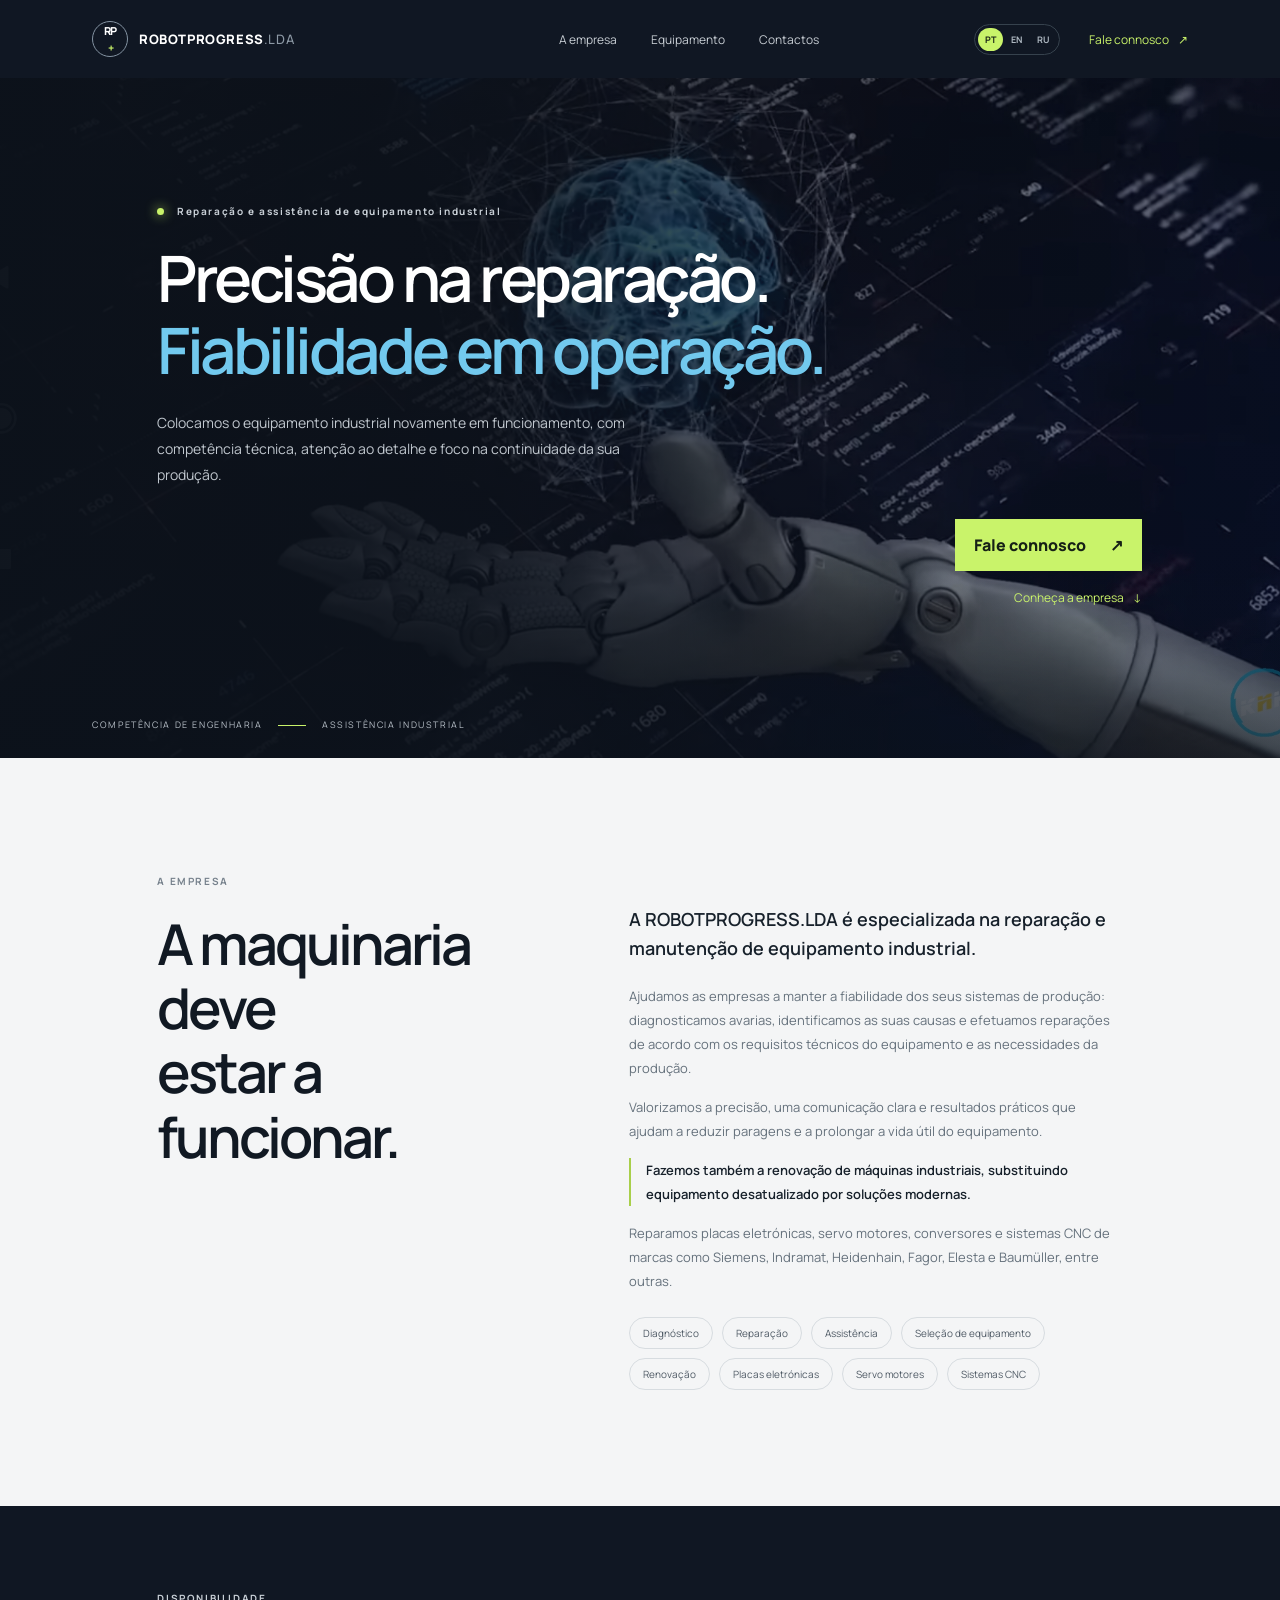
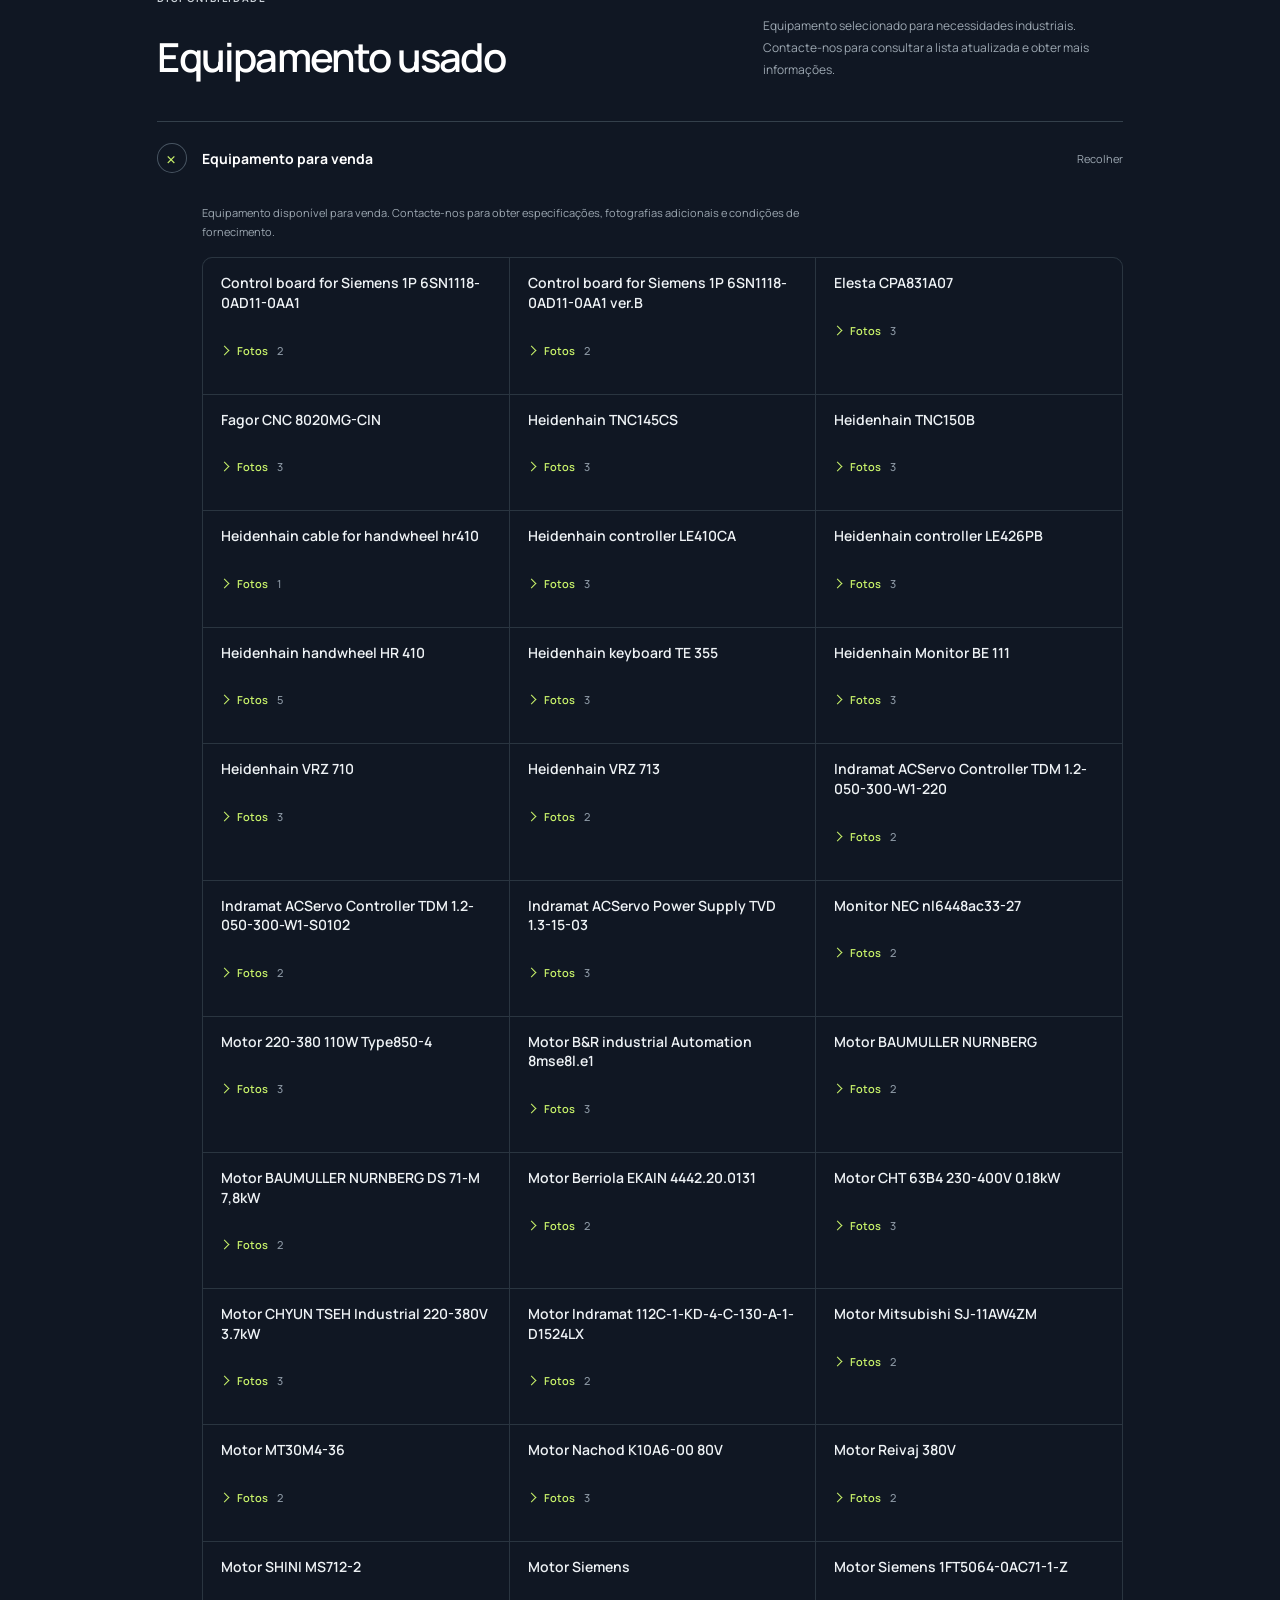
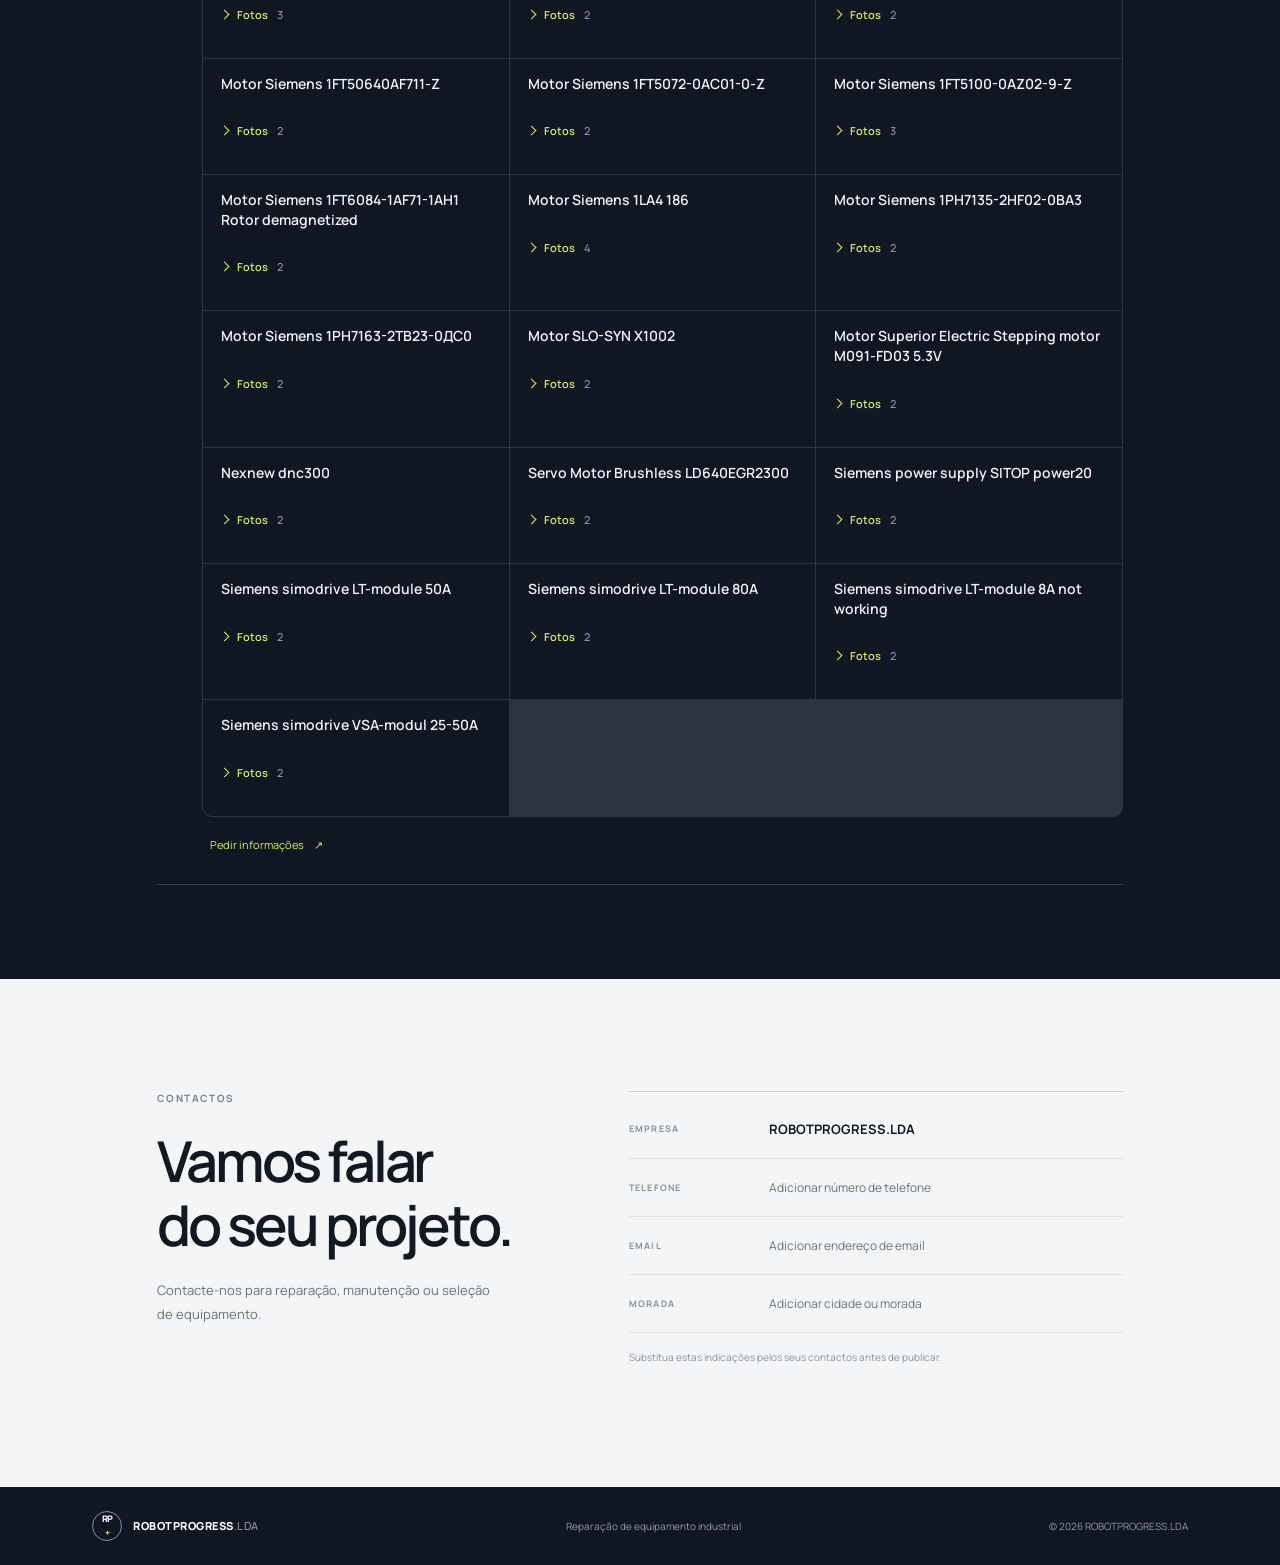
==== index.html @ 4c5a8812 "Initial site: ROBOTPROGRESS.LDA website Static multilingual site with used-equipment catalogue and b" ====
<!doctype html>
<html lang="pt">
<head>
  <meta charset="utf-8">
  <meta name="viewport" content="width=device-width, initial-scale=1">
  <meta name="theme-color" content="#101723">
  <meta name="description" content="Reparação e diagnóstico de equipamento industrial: placas eletrónicas, servo motores, CNC e inversores. Renovação de máquinas e equipamento usado para venda.">
  <title>Reparação de equipamento industrial, CNC e servo motores | ROBOTPROGRESS.LDA</title>
  <link rel="preconnect" href="https://fonts.googleapis.com">
  <link rel="preconnect" href="https://fonts.gstatic.com" crossorigin>
  <link href="https://fonts.googleapis.com/css2?family=Manrope:wght@400;500;600;700;800&display=swap" rel="stylesheet">
  <link rel="stylesheet" href="styles.css">
</head>
<body>
  <header class="topbar">
    <a class="brand" href="#top" aria-label="ROBOTPROGRESS.LDA — página inicial" data-i18n-aria="brandAria">
      <span class="brand-mark" aria-hidden="true">RP<span>+</span></span>
      <span class="brand-name">ROBOTPROGRESS<span>.LDA</span></span>
    </a>
    <nav aria-label="Navegação principal" data-i18n-aria="navAria">
      <a href="#about" data-i18n="navAbout">A empresa</a>
      <a href="#equipment" data-i18n="navEquipment">Equipamento</a>
      <a href="#contacts" data-i18n="navContacts">Contactos</a>
    </nav>
    <div class="header-actions">
      <div class="language-switch" role="group" aria-label="Escolher idioma" data-i18n-aria="languageAria">
        <button type="button" data-lang="pt" aria-pressed="true">PT</button>
        <button type="button" data-lang="en" aria-pressed="false">EN</button>
        <button type="button" data-lang="ru" aria-pressed="false">RU</button>
      </div>
      <a class="top-contact" href="#contacts"><span data-i18n="topCta">Fale connosco</span> <span>↗</span></a>
    </div>
  </header>

  <main id="top">
    <section class="hero" aria-labelledby="hero-title">
      <div class="hero-photo" role="img" aria-label="Braço robótico e modelo digital" data-i18n-aria="heroImage"></div>
      <div class="hero-shade"></div>
      <div class="hero-content">
        <p class="eyebrow"><span class="status-dot"></span> <span data-i18n="heroEyebrow">Reparação e assistência de equipamento industrial</span></p>
        <h1 id="hero-title"><span data-i18n="heroTitle1">Precisão na reparação.</span><br><span data-i18n="heroTitle2">Fiabilidade em operação.</span></h1>
        <p class="hero-copy" data-i18n="heroCopy">Colocamos o equipamento industrial novamente em funcionamento, com competência técnica, atenção ao detalhe e foco na continuidade da sua produção.</p>
        <div class="hero-actions">
          <a class="button button-primary" href="#contacts"><span data-i18n="heroCta">Fale connosco</span> <span>↗</span></a>
          <a class="text-link" href="#about"><span data-i18n="heroAbout">Conheça a empresa</span> <span>↓</span></a>
        </div>
      </div>
      <div class="hero-caption"><span data-i18n="heroCaption1">COMPETÊNCIA DE ENGENHARIA</span> <i></i> <span data-i18n="heroCaption2">ASSISTÊNCIA INDUSTRIAL</span></div>
    </section>

    <section class="about section-wrap" id="about">
      <div class="section-heading">
        <p class="eyebrow dark-eyebrow" data-i18n="aboutEyebrow">A EMPRESA</p>
        <h2><span data-i18n="aboutTitle1">A maquinaria deve</span><br><span data-i18n="aboutTitle2">estar a funcionar.</span></h2>
      </div>
      <div class="about-copy">
        <p class="lead" data-i18n="aboutLead">A ROBOTPROGRESS.LDA é especializada na reparação e manutenção de equipamento industrial.</p>
        <p data-i18n="aboutText1">Ajudamos as empresas a manter a fiabilidade dos seus sistemas de produção: diagnosticamos avarias, identificamos as suas causas e efetuamos reparações de acordo com os requisitos técnicos do equipamento e as necessidades da produção.</p>
        <p data-i18n="aboutText2">Valorizamos a precisão, uma comunicação clara e resultados práticos que ajudam a reduzir paragens e a prolongar a vida útil do equipamento.</p>
        <p class="about-highlight" data-i18n="aboutText3">Fazemos também a renovação de máquinas industriais, substituindo equipamento desatualizado por soluções modernas.</p>
        <p data-i18n="aboutText4">Reparamos placas eletrónicas, servo motores, conversores e sistemas CNC de marcas como Siemens, Indramat, Heidenhain, Fagor, Elesta e Baumüller, entre outras.</p>
        <div class="service-tags"><span data-i18n="service1">Diagnóstico</span><span data-i18n="service2">Reparação</span><span data-i18n="service3">Assistência</span><span data-i18n="service4">Seleção de equipamento</span><span data-i18n="service5">Renovação</span><span data-i18n="service6">Placas eletrónicas</span><span data-i18n="service7">Servo motores</span><span data-i18n="service8">Sistemas CNC</span></div>
      </div>
    </section>

    <section class="equipment" id="equipment">
      <div class="equipment-inner">
        <div class="equipment-title">
          <div><p class="eyebrow" data-i18n="equipmentEyebrow">DISPONIBILIDADE</p><h2 data-i18n="equipmentTitle">Equipamento usado</h2></div>
          <p data-i18n="equipmentIntro">Equipamento selecionado para necessidades industriais. Contacte-nos para consultar a lista atualizada e obter mais informações.</p>
        </div>
        <details class="catalog" open>
          <summary><span class="catalog-icon">＋</span><span class="catalog-label" data-i18n="catalogLabel">Equipamento para venda</span><span class="catalog-state" aria-hidden="true"></span></summary>
          <div class="catalog-content">
            <p class="catalog-note" data-i18n="catalogCopy">Equipamento disponível para venda. Contacte-nos para obter especificações, fotografias adicionais e condições de fornecimento.</p>
            <div class="product-list">
              <!-- products:start -->
              <article class="product">
                <h3>Control board for Siemens 1P 6SN1118-0AD11-0AA1</h3>
                <details class="photos">
                  <summary><span data-i18n="photosLabel">Fotos</span> <span class="photos-count">2</span></summary>
                  <div class="product-gallery">
                  <img src="assets/equipment/01-control-board-for-siemens-1p-6sn1118-0ad11-0aa1/img-1.jpg" width="151" height="202" loading="lazy" alt="Control board for Siemens 1P 6SN1118-0AD11-0AA1 - fotografia 1">
                  <img src="assets/equipment/01-control-board-for-siemens-1p-6sn1118-0ad11-0aa1/img-2.jpg" width="151" height="202" loading="lazy" alt="Control board for Siemens 1P 6SN1118-0AD11-0AA1 - fotografia 2">
                  </div>
                </details>
              </article>
              <article class="product">
                <h3>Control board for Siemens 1P 6SN1118-0AD11-0AA1 ver.B</h3>
                <details class="photos">
                  <summary><span data-i18n="photosLabel">Fotos</span> <span class="photos-count">2</span></summary>
                  <div class="product-gallery">
                  <img src="assets/equipment/02-control-board-for-siemens-1p-6sn1118-0ad11-0aa1-ver-b/img-1.jpg" width="202" height="151" loading="lazy" alt="Control board for Siemens 1P 6SN1118-0AD11-0AA1 ver.B - fotografia 1">
                  <img src="assets/equipment/02-control-board-for-siemens-1p-6sn1118-0ad11-0aa1-ver-b/img-2.jpg" width="202" height="151" loading="lazy" alt="Control board for Siemens 1P 6SN1118-0AD11-0AA1 ver.B - fotografia 2">
                  </div>
                </details>
              </article>
              <article class="product">
                <h3>Elesta CPA831A07</h3>
                <details class="photos">
                  <summary><span data-i18n="photosLabel">Fotos</span> <span class="photos-count">3</span></summary>
                  <div class="product-gallery">
                  <img src="assets/equipment/03-elesta-cpa831a07/img-1.jpg" width="202" height="151" loading="lazy" alt="Elesta CPA831A07 - fotografia 1">
                  <img src="assets/equipment/03-elesta-cpa831a07/img-2.jpg" width="202" height="151" loading="lazy" alt="Elesta CPA831A07 - fotografia 2">
                  <img src="assets/equipment/03-elesta-cpa831a07/img-3.jpg" width="202" height="151" loading="lazy" alt="Elesta CPA831A07 - fotografia 3">
                  </div>
                </details>
              </article>
              <article class="product">
                <h3>Fagor CNC 8020MG-CIN</h3>
                <details class="photos">
                  <summary><span data-i18n="photosLabel">Fotos</span> <span class="photos-count">3</span></summary>
                  <div class="product-gallery">
                  <img src="assets/equipment/04-fagor-cnc-8020mg-cin/img-1.jpg" width="202" height="151" loading="lazy" alt="Fagor CNC 8020MG-CIN - fotografia 1">
                  <img src="assets/equipment/04-fagor-cnc-8020mg-cin/img-2.jpg" width="202" height="151" loading="lazy" alt="Fagor CNC 8020MG-CIN - fotografia 2">
                  <img src="assets/equipment/04-fagor-cnc-8020mg-cin/img-3.jpg" width="202" height="151" loading="lazy" alt="Fagor CNC 8020MG-CIN - fotografia 3">
                  </div>
                </details>
              </article>
              <article class="product">
                <h3>Heidenhain TNC145CS</h3>
                <details class="photos">
                  <summary><span data-i18n="photosLabel">Fotos</span> <span class="photos-count">3</span></summary>
                  <div class="product-gallery">
                  <img src="assets/equipment/05-heidenhain-tnc145cs/img-1.jpg" width="202" height="151" loading="lazy" alt="Heidenhain TNC145CS - fotografia 1">
                  <img src="assets/equipment/05-heidenhain-tnc145cs/img-2.jpg" width="151" height="202" loading="lazy" alt="Heidenhain TNC145CS - fotografia 2">
                  <img src="assets/equipment/05-heidenhain-tnc145cs/img-3.jpg" width="151" height="202" loading="lazy" alt="Heidenhain TNC145CS - fotografia 3">
                  </div>
                </details>
              </article>
              <article class="product">
                <h3>Heidenhain TNC150B</h3>
                <details class="photos">
                  <summary><span data-i18n="photosLabel">Fotos</span> <span class="photos-count">3</span></summary>
                  <div class="product-gallery">
                  <img src="assets/equipment/06-heidenhain-tnc150b/img-1.jpg" width="202" height="151" loading="lazy" alt="Heidenhain TNC150B - fotografia 1">
                  <img src="assets/equipment/06-heidenhain-tnc150b/img-2.jpg" width="151" height="202" loading="lazy" alt="Heidenhain TNC150B - fotografia 2">
                  <img src="assets/equipment/06-heidenhain-tnc150b/img-3.jpg" width="151" height="202" loading="lazy" alt="Heidenhain TNC150B - fotografia 3">
                  </div>
                </details>
              </article>
              <article class="product">
                <h3>Heidenhain cable for handwheel hr410</h3>
                <details class="photos">
                  <summary><span data-i18n="photosLabel">Fotos</span> <span class="photos-count">1</span></summary>
                  <div class="product-gallery">
                  <img src="assets/equipment/07-heidenhain-cable-for-handwheel-hr410/img-1.jpg" width="151" height="202" loading="lazy" alt="Heidenhain cable for handwheel hr410 - fotografia 1">
                  </div>
                </details>
              </article>
              <article class="product">
                <h3>Heidenhain controller LE410CA</h3>
                <details class="photos">
                  <summary><span data-i18n="photosLabel">Fotos</span> <span class="photos-count">3</span></summary>
                  <div class="product-gallery">
                  <img src="assets/equipment/08-heidenhain-controller-le410ca/img-1.jpg" width="151" height="202" loading="lazy" alt="Heidenhain controller LE410CA - fotografia 1">
                  <img src="assets/equipment/08-heidenhain-controller-le410ca/img-2.jpg" width="202" height="151" loading="lazy" alt="Heidenhain controller LE410CA - fotografia 2">
                  <img src="assets/equipment/08-heidenhain-controller-le410ca/img-3.jpg" width="202" height="151" loading="lazy" alt="Heidenhain controller LE410CA - fotografia 3">
                  </div>
                </details>
              </article>
              <article class="product">
                <h3>Heidenhain controller LE426PB</h3>
                <details class="photos">
                  <summary><span data-i18n="photosLabel">Fotos</span> <span class="photos-count">3</span></summary>
                  <div class="product-gallery">
                  <img src="assets/equipment/09-heidenhain-controller-le426pb/img-1.jpg" width="151" height="202" loading="lazy" alt="Heidenhain controller LE426PB - fotografia 1">
                  <img src="assets/equipment/09-heidenhain-controller-le426pb/img-2.jpg" width="151" height="202" loading="lazy" alt="Heidenhain controller LE426PB - fotografia 2">
                  <img src="assets/equipment/09-heidenhain-controller-le426pb/img-3.jpg" width="151" height="202" loading="lazy" alt="Heidenhain controller LE426PB - fotografia 3">
                  </div>
                </details>
              </article>
              <article class="product">
                <h3>Heidenhain handwheel HR 410</h3>
                <details class="photos">
                  <summary><span data-i18n="photosLabel">Fotos</span> <span class="photos-count">5</span></summary>
                  <div class="product-gallery">
                  <img src="assets/equipment/10-heidenhain-handwheel-hr-410/img-1.jpg" width="151" height="202" loading="lazy" alt="Heidenhain handwheel HR 410 - fotografia 1">
                  <img src="assets/equipment/10-heidenhain-handwheel-hr-410/img-2.jpg" width="151" height="202" loading="lazy" alt="Heidenhain handwheel HR 410 - fotografia 2">
                  <img src="assets/equipment/10-heidenhain-handwheel-hr-410/img-3.jpg" width="151" height="202" loading="lazy" alt="Heidenhain handwheel HR 410 - fotografia 3">
                  <img src="assets/equipment/10-heidenhain-handwheel-hr-410/img-4.jpg" width="151" height="202" loading="lazy" alt="Heidenhain handwheel HR 410 - fotografia 4">
                  <img src="assets/equipment/10-heidenhain-handwheel-hr-410/img-5.jpg" width="151" height="202" loading="lazy" alt="Heidenhain handwheel HR 410 - fotografia 5">
                  </div>
                </details>
              </article>
              <article class="product">
                <h3>Heidenhain keyboard TE 355</h3>
                <details class="photos">
                  <summary><span data-i18n="photosLabel">Fotos</span> <span class="photos-count">3</span></summary>
                  <div class="product-gallery">
                  <img src="assets/equipment/11-heidenhain-keyboard-te-355/img-1.jpg" width="151" height="202" loading="lazy" alt="Heidenhain keyboard TE 355 - fotografia 1">
                  <img src="assets/equipment/11-heidenhain-keyboard-te-355/img-2.jpg" width="202" height="151" loading="lazy" alt="Heidenhain keyboard TE 355 - fotografia 2">
                  <img src="assets/equipment/11-heidenhain-keyboard-te-355/img-3.jpg" width="202" height="151" loading="lazy" alt="Heidenhain keyboard TE 355 - fotografia 3">
                  </div>
                </details>
              </article>
              <article class="product">
                <h3>Heidenhain Monitor BE 111</h3>
                <details class="photos">
                  <summary><span data-i18n="photosLabel">Fotos</span> <span class="photos-count">3</span></summary>
                  <div class="product-gallery">
                  <img src="assets/equipment/12-heidenhain-monitor-be-111/img-1.jpg" width="202" height="151" loading="lazy" alt="Heidenhain Monitor BE 111 - fotografia 1">
                  <img src="assets/equipment/12-heidenhain-monitor-be-111/img-2.jpg" width="202" height="151" loading="lazy" alt="Heidenhain Monitor BE 111 - fotografia 2">
                  <img src="assets/equipment/12-heidenhain-monitor-be-111/img-3.jpg" width="202" height="151" loading="lazy" alt="Heidenhain Monitor BE 111 - fotografia 3">
                  </div>
                </details>
              </article>
              <article class="product">
                <h3>Heidenhain VRZ 710</h3>
                <details class="photos">
                  <summary><span data-i18n="photosLabel">Fotos</span> <span class="photos-count">3</span></summary>
                  <div class="product-gallery">
                  <img src="assets/equipment/13-heidenhain-vrz-710/img-1.jpg" width="202" height="151" loading="lazy" alt="Heidenhain VRZ 710 - fotografia 1">
                  <img src="assets/equipment/13-heidenhain-vrz-710/img-2.jpg" width="202" height="151" loading="lazy" alt="Heidenhain VRZ 710 - fotografia 2">
                  <img src="assets/equipment/13-heidenhain-vrz-710/img-3.jpg" width="202" height="151" loading="lazy" alt="Heidenhain VRZ 710 - fotografia 3">
                  </div>
                </details>
              </article>
              <article class="product">
                <h3>Heidenhain VRZ 713</h3>
                <details class="photos">
                  <summary><span data-i18n="photosLabel">Fotos</span> <span class="photos-count">2</span></summary>
                  <div class="product-gallery">
                  <img src="assets/equipment/14-heidenhain-vrz-713/img-1.jpg" width="151" height="202" loading="lazy" alt="Heidenhain VRZ 713 - fotografia 1">
                  <img src="assets/equipment/14-heidenhain-vrz-713/img-2.jpg" width="202" height="151" loading="lazy" alt="Heidenhain VRZ 713 - fotografia 2">
                  </div>
                </details>
              </article>
              <article class="product">
                <h3>Indramat ACServo Controller TDM 1.2-050-300-W1-220</h3>
                <details class="photos">
                  <summary><span data-i18n="photosLabel">Fotos</span> <span class="photos-count">2</span></summary>
                  <div class="product-gallery">
                  <img src="assets/equipment/15-indramat-acservo-controller-tdm-1-2-050-300-w1-220/img-1.jpg" width="151" height="202" loading="lazy" alt="Indramat ACServo Controller TDM 1.2-050-300-W1-220 - fotografia 1">
                  <img src="assets/equipment/15-indramat-acservo-controller-tdm-1-2-050-300-w1-220/img-2.jpg" width="151" height="202" loading="lazy" alt="Indramat ACServo Controller TDM 1.2-050-300-W1-220 - fotografia 2">
                  </div>
                </details>
              </article>
              <article class="product">
                <h3>Indramat ACServo Controller TDM 1.2-050-300-W1-S0102</h3>
                <details class="photos">
                  <summary><span data-i18n="photosLabel">Fotos</span> <span class="photos-count">2</span></summary>
                  <div class="product-gallery">
                  <img src="assets/equipment/16-indramat-acservo-controller-tdm-1-2-050-300-w1-s0102/img-1.jpg" width="151" height="202" loading="lazy" alt="Indramat ACServo Controller TDM 1.2-050-300-W1-S0102 - fotografia 1">
                  <img src="assets/equipment/16-indramat-acservo-controller-tdm-1-2-050-300-w1-s0102/img-2.jpg" width="151" height="202" loading="lazy" alt="Indramat ACServo Controller TDM 1.2-050-300-W1-S0102 - fotografia 2">
                  </div>
                </details>
              </article>
              <article class="product">
                <h3>Indramat ACServo Power Supply TVD 1.3-15-03</h3>
                <details class="photos">
                  <summary><span data-i18n="photosLabel">Fotos</span> <span class="photos-count">3</span></summary>
                  <div class="product-gallery">
                  <img src="assets/equipment/17-indramat-acservo-power-supply-tvd-1-3-15-03/img-1.jpg" width="151" height="202" loading="lazy" alt="Indramat ACServo Power Supply TVD 1.3-15-03 - fotografia 1">
                  <img src="assets/equipment/17-indramat-acservo-power-supply-tvd-1-3-15-03/img-2.jpg" width="151" height="202" loading="lazy" alt="Indramat ACServo Power Supply TVD 1.3-15-03 - fotografia 2">
                  <img src="assets/equipment/17-indramat-acservo-power-supply-tvd-1-3-15-03/img-3.jpg" width="151" height="202" loading="lazy" alt="Indramat ACServo Power Supply TVD 1.3-15-03 - fotografia 3">
                  </div>
                </details>
              </article>
              <article class="product">
                <h3>Monitor NEC nl6448ac33-27</h3>
                <details class="photos">
                  <summary><span data-i18n="photosLabel">Fotos</span> <span class="photos-count">2</span></summary>
                  <div class="product-gallery">
                  <img src="assets/equipment/18-monitor-nec-nl6448ac33-27/img-1.jpg" width="151" height="202" loading="lazy" alt="Monitor NEC nl6448ac33-27 - fotografia 1">
                  <img src="assets/equipment/18-monitor-nec-nl6448ac33-27/img-2.jpg" width="202" height="151" loading="lazy" alt="Monitor NEC nl6448ac33-27 - fotografia 2">
                  </div>
                </details>
              </article>
              <article class="product">
                <h3>Motor 220-380 110W Type850-4</h3>
                <details class="photos">
                  <summary><span data-i18n="photosLabel">Fotos</span> <span class="photos-count">3</span></summary>
                  <div class="product-gallery">
                  <img src="assets/equipment/19-motor-220-380-110w-type850-4/img-1.jpg" width="151" height="202" loading="lazy" alt="Motor 220-380 110W Type850-4 - fotografia 1">
                  <img src="assets/equipment/19-motor-220-380-110w-type850-4/img-2.jpg" width="202" height="151" loading="lazy" alt="Motor 220-380 110W Type850-4 - fotografia 2">
                  <img src="assets/equipment/19-motor-220-380-110w-type850-4/img-3.jpg" width="151" height="202" loading="lazy" alt="Motor 220-380 110W Type850-4 - fotografia 3">
                  </div>
                </details>
              </article>
              <article class="product">
                <h3>Motor B&amp;R industrial Automation 8mse8l.e1</h3>
                <details class="photos">
                  <summary><span data-i18n="photosLabel">Fotos</span> <span class="photos-count">3</span></summary>
                  <div class="product-gallery">
                  <img src="assets/equipment/20-motor-b-r-industrial-automation-8mse8l-e1/img-1.jpg" width="202" height="151" loading="lazy" alt="Motor B&amp;R industrial Automation 8mse8l.e1 - fotografia 1">
                  <img src="assets/equipment/20-motor-b-r-industrial-automation-8mse8l-e1/img-2.jpg" width="202" height="151" loading="lazy" alt="Motor B&amp;R industrial Automation 8mse8l.e1 - fotografia 2">
                  <img src="assets/equipment/20-motor-b-r-industrial-automation-8mse8l-e1/img-3.jpg" width="151" height="202" loading="lazy" alt="Motor B&amp;R industrial Automation 8mse8l.e1 - fotografia 3">
                  </div>
                </details>
              </article>
              <article class="product">
                <h3>Motor BAUMULLER NURNBERG</h3>
                <details class="photos">
                  <summary><span data-i18n="photosLabel">Fotos</span> <span class="photos-count">2</span></summary>
                  <div class="product-gallery">
                  <img src="assets/equipment/21-motor-baumuller-nurnberg/img-1.jpg" width="202" height="151" loading="lazy" alt="Motor BAUMULLER NURNBERG - fotografia 1">
                  <img src="assets/equipment/21-motor-baumuller-nurnberg/img-2.jpg" width="202" height="151" loading="lazy" alt="Motor BAUMULLER NURNBERG - fotografia 2">
                  </div>
                </details>
              </article>
              <article class="product">
                <h3>Motor BAUMULLER NURNBERG DS 71-M 7,8kW</h3>
                <details class="photos">
                  <summary><span data-i18n="photosLabel">Fotos</span> <span class="photos-count">2</span></summary>
                  <div class="product-gallery">
                  <img src="assets/equipment/22-motor-baumuller-nurnberg-ds-71-m-7-8kw/img-1.jpg" width="151" height="202" loading="lazy" alt="Motor BAUMULLER NURNBERG DS 71-M 7,8kW - fotografia 1">
                  <img src="assets/equipment/22-motor-baumuller-nurnberg-ds-71-m-7-8kw/img-2.jpg" width="151" height="202" loading="lazy" alt="Motor BAUMULLER NURNBERG DS 71-M 7,8kW - fotografia 2">
                  </div>
                </details>
              </article>
              <article class="product">
                <h3>Motor Berriola EKAIN 4442.20.0131</h3>
                <details class="photos">
                  <summary><span data-i18n="photosLabel">Fotos</span> <span class="photos-count">2</span></summary>
                  <div class="product-gallery">
                  <img src="assets/equipment/23-motor-berriola-ekain-4442-20-0131/img-1.jpg" width="151" height="202" loading="lazy" alt="Motor Berriola EKAIN 4442.20.0131 - fotografia 1">
                  <img src="assets/equipment/23-motor-berriola-ekain-4442-20-0131/img-2.jpg" width="151" height="202" loading="lazy" alt="Motor Berriola EKAIN 4442.20.0131 - fotografia 2">
                  </div>
                </details>
              </article>
              <article class="product">
                <h3>Motor CHT 63B4 230-400V 0.18kW</h3>
                <details class="photos">
                  <summary><span data-i18n="photosLabel">Fotos</span> <span class="photos-count">3</span></summary>
                  <div class="product-gallery">
                  <img src="assets/equipment/24-motor-cht-63b4-230-400v-0-18kw/img-1.jpg" width="202" height="151" loading="lazy" alt="Motor CHT 63B4 230-400V 0.18kW - fotografia 1">
                  <img src="assets/equipment/24-motor-cht-63b4-230-400v-0-18kw/img-2.jpg" width="202" height="151" loading="lazy" alt="Motor CHT 63B4 230-400V 0.18kW - fotografia 2">
                  <img src="assets/equipment/24-motor-cht-63b4-230-400v-0-18kw/img-3.jpg" width="202" height="151" loading="lazy" alt="Motor CHT 63B4 230-400V 0.18kW - fotografia 3">
                  </div>
                </details>
              </article>
              <article class="product">
                <h3>Motor CHYUN TSEH Industrial 220-380V 3.7kW</h3>
                <details class="photos">
                  <summary><span data-i18n="photosLabel">Fotos</span> <span class="photos-count">3</span></summary>
                  <div class="product-gallery">
                  <img src="assets/equipment/25-motor-chyun-tseh-industrial-220-380v-3-7kw/img-1.jpg" width="151" height="202" loading="lazy" alt="Motor CHYUN TSEH Industrial 220-380V 3.7kW - fotografia 1">
                  <img src="assets/equipment/25-motor-chyun-tseh-industrial-220-380v-3-7kw/img-2.jpg" width="151" height="202" loading="lazy" alt="Motor CHYUN TSEH Industrial 220-380V 3.7kW - fotografia 2">
                  <img src="assets/equipment/25-motor-chyun-tseh-industrial-220-380v-3-7kw/img-3.jpg" width="202" height="151" loading="lazy" alt="Motor CHYUN TSEH Industrial 220-380V 3.7kW - fotografia 3">
                  </div>
                </details>
              </article>
              <article class="product">
                <h3>Motor Indramat 112C-1-KD-4-С-130-A-1-D1524LX</h3>
                <details class="photos">
                  <summary><span data-i18n="photosLabel">Fotos</span> <span class="photos-count">2</span></summary>
                  <div class="product-gallery">
                  <img src="assets/equipment/26-motor-indramat-112c-1-kd-4-C-130-a-1-d1524lx/img-1.jpg" width="151" height="202" loading="lazy" alt="Motor Indramat 112C-1-KD-4-С-130-A-1-D1524LX - fotografia 1">
                  <img src="assets/equipment/26-motor-indramat-112c-1-kd-4-C-130-a-1-d1524lx/img-2.jpg" width="151" height="202" loading="lazy" alt="Motor Indramat 112C-1-KD-4-С-130-A-1-D1524LX - fotografia 2">
                  </div>
                </details>
              </article>
              <article class="product">
                <h3>Motor Mitsubishi SJ-11AW4ZM</h3>
                <details class="photos">
                  <summary><span data-i18n="photosLabel">Fotos</span> <span class="photos-count">2</span></summary>
                  <div class="product-gallery">
                  <img src="assets/equipment/27-motor-mitsubishi-sj-11aw4zm/img-1.jpg" width="151" height="202" loading="lazy" alt="Motor Mitsubishi SJ-11AW4ZM - fotografia 1">
                  <img src="assets/equipment/27-motor-mitsubishi-sj-11aw4zm/img-2.jpg" width="202" height="151" loading="lazy" alt="Motor Mitsubishi SJ-11AW4ZM - fotografia 2">
                  </div>
                </details>
              </article>
              <article class="product">
                <h3>Motor MT30M4-36</h3>
                <details class="photos">
                  <summary><span data-i18n="photosLabel">Fotos</span> <span class="photos-count">2</span></summary>
                  <div class="product-gallery">
                  <img src="assets/equipment/28-motor-mt30m4-36/img-1.jpg" width="151" height="202" loading="lazy" alt="Motor MT30M4-36 - fotografia 1">
                  <img src="assets/equipment/28-motor-mt30m4-36/img-2.jpg" width="202" height="151" loading="lazy" alt="Motor MT30M4-36 - fotografia 2">
                  </div>
                </details>
              </article>
              <article class="product">
                <h3>Motor Nachod K10A6-00 80V</h3>
                <details class="photos">
                  <summary><span data-i18n="photosLabel">Fotos</span> <span class="photos-count">3</span></summary>
                  <div class="product-gallery">
                  <img src="assets/equipment/29-motor-nachod-k10a6-00-80v/img-1.jpg" width="151" height="202" loading="lazy" alt="Motor Nachod K10A6-00 80V - fotografia 1">
                  <img src="assets/equipment/29-motor-nachod-k10a6-00-80v/img-2.jpg" width="151" height="202" loading="lazy" alt="Motor Nachod K10A6-00 80V - fotografia 2">
                  <img src="assets/equipment/29-motor-nachod-k10a6-00-80v/img-3.jpg" width="151" height="202" loading="lazy" alt="Motor Nachod K10A6-00 80V - fotografia 3">
                  </div>
                </details>
              </article>
              <article class="product">
                <h3>Motor Reivaj 380V</h3>
                <details class="photos">
                  <summary><span data-i18n="photosLabel">Fotos</span> <span class="photos-count">2</span></summary>
                  <div class="product-gallery">
                  <img src="assets/equipment/30-motor-reivaj-380v/img-1.jpg" width="151" height="202" loading="lazy" alt="Motor Reivaj 380V - fotografia 1">
                  <img src="assets/equipment/30-motor-reivaj-380v/img-2.jpg" width="202" height="151" loading="lazy" alt="Motor Reivaj 380V - fotografia 2">
                  </div>
                </details>
              </article>
              <article class="product">
                <h3>Motor SHINI MS712-2</h3>
                <details class="photos">
                  <summary><span data-i18n="photosLabel">Fotos</span> <span class="photos-count">3</span></summary>
                  <div class="product-gallery">
                  <img src="assets/equipment/31-motor-shini-ms712-2/img-1.jpg" width="151" height="202" loading="lazy" alt="Motor SHINI MS712-2 - fotografia 1">
                  <img src="assets/equipment/31-motor-shini-ms712-2/img-2.jpg" width="151" height="202" loading="lazy" alt="Motor SHINI MS712-2 - fotografia 2">
                  <img src="assets/equipment/31-motor-shini-ms712-2/img-3.jpg" width="151" height="202" loading="lazy" alt="Motor SHINI MS712-2 - fotografia 3">
                  </div>
                </details>
              </article>
              <article class="product">
                <h3>Motor Siemens</h3>
                <details class="photos">
                  <summary><span data-i18n="photosLabel">Fotos</span> <span class="photos-count">2</span></summary>
                  <div class="product-gallery">
                  <img src="assets/equipment/32-motor-siemens/img-1.jpg" width="151" height="202" loading="lazy" alt="Motor Siemens - fotografia 1">
                  <img src="assets/equipment/32-motor-siemens/img-2.jpg" width="151" height="202" loading="lazy" alt="Motor Siemens - fotografia 2">
                  </div>
                </details>
              </article>
              <article class="product">
                <h3>Motor Siemens 1FT5064-0AC71-1-Z</h3>
                <details class="photos">
                  <summary><span data-i18n="photosLabel">Fotos</span> <span class="photos-count">2</span></summary>
                  <div class="product-gallery">
                  <img src="assets/equipment/33-motor-siemens-1ft5064-0ac71-1-z/img-1.jpg" width="202" height="151" loading="lazy" alt="Motor Siemens 1FT5064-0AC71-1-Z - fotografia 1">
                  <img src="assets/equipment/33-motor-siemens-1ft5064-0ac71-1-z/img-2.jpg" width="151" height="202" loading="lazy" alt="Motor Siemens 1FT5064-0AC71-1-Z - fotografia 2">
                  </div>
                </details>
              </article>
              <article class="product">
                <h3>Motor Siemens 1FT50640AF711-Z</h3>
                <details class="photos">
                  <summary><span data-i18n="photosLabel">Fotos</span> <span class="photos-count">2</span></summary>
                  <div class="product-gallery">
                  <img src="assets/equipment/34-motor-siemens-1ft50640af711-z/img-1.jpg" width="202" height="151" loading="lazy" alt="Motor Siemens 1FT50640AF711-Z - fotografia 1">
                  <img src="assets/equipment/34-motor-siemens-1ft50640af711-z/img-2.jpg" width="202" height="151" loading="lazy" alt="Motor Siemens 1FT50640AF711-Z - fotografia 2">
                  </div>
                </details>
              </article>
              <article class="product">
                <h3>Motor Siemens 1FT5072-0AС01-0-Z</h3>
                <details class="photos">
                  <summary><span data-i18n="photosLabel">Fotos</span> <span class="photos-count">2</span></summary>
                  <div class="product-gallery">
                  <img src="assets/equipment/35-motor-siemens-1ft5072-0aC01-0-z/img-1.jpg" width="202" height="151" loading="lazy" alt="Motor Siemens 1FT5072-0AС01-0-Z - fotografia 1">
                  <img src="assets/equipment/35-motor-siemens-1ft5072-0aC01-0-z/img-2.jpg" width="151" height="202" loading="lazy" alt="Motor Siemens 1FT5072-0AС01-0-Z - fotografia 2">
                  </div>
                </details>
              </article>
              <article class="product">
                <h3>Motor Siemens 1FT5100-0AZ02-9-Z</h3>
                <details class="photos">
                  <summary><span data-i18n="photosLabel">Fotos</span> <span class="photos-count">3</span></summary>
                  <div class="product-gallery">
                  <img src="assets/equipment/36-motor-siemens-1ft5100-0az02-9-z/img-1.jpg" width="151" height="202" loading="lazy" alt="Motor Siemens 1FT5100-0AZ02-9-Z - fotografia 1">
                  <img src="assets/equipment/36-motor-siemens-1ft5100-0az02-9-z/img-2.jpg" width="151" height="202" loading="lazy" alt="Motor Siemens 1FT5100-0AZ02-9-Z - fotografia 2">
                  <img src="assets/equipment/36-motor-siemens-1ft5100-0az02-9-z/img-3.jpg" width="202" height="151" loading="lazy" alt="Motor Siemens 1FT5100-0AZ02-9-Z - fotografia 3">
                  </div>
                </details>
              </article>
              <article class="product">
                <h3>Motor Siemens 1FT6084-1AF71-1AH1 Rotor demagnetized</h3>
                <details class="photos">
                  <summary><span data-i18n="photosLabel">Fotos</span> <span class="photos-count">2</span></summary>
                  <div class="product-gallery">
                  <img src="assets/equipment/37-motor-siemens-1ft6084-1af71-1ah1-rotor-demagnetized/img-1.jpg" width="202" height="151" loading="lazy" alt="Motor Siemens 1FT6084-1AF71-1AH1 Rotor demagnetized - fotografia 1">
                  <img src="assets/equipment/37-motor-siemens-1ft6084-1af71-1ah1-rotor-demagnetized/img-2.jpg" width="151" height="202" loading="lazy" alt="Motor Siemens 1FT6084-1AF71-1AH1 Rotor demagnetized - fotografia 2">
                  </div>
                </details>
              </article>
              <article class="product">
                <h3>Motor Siemens 1LA4 186</h3>
                <details class="photos">
                  <summary><span data-i18n="photosLabel">Fotos</span> <span class="photos-count">4</span></summary>
                  <div class="product-gallery">
                  <img src="assets/equipment/38-motor-siemens-1la4-186/img-1.jpg" width="151" height="202" loading="lazy" alt="Motor Siemens 1LA4 186 - fotografia 1">
                  <img src="assets/equipment/38-motor-siemens-1la4-186/img-2.jpg" width="151" height="202" loading="lazy" alt="Motor Siemens 1LA4 186 - fotografia 2">
                  <img src="assets/equipment/38-motor-siemens-1la4-186/img-3.jpg" width="202" height="151" loading="lazy" alt="Motor Siemens 1LA4 186 - fotografia 3">
                  <img src="assets/equipment/38-motor-siemens-1la4-186/img-4.jpg" width="202" height="151" loading="lazy" alt="Motor Siemens 1LA4 186 - fotografia 4">
                  </div>
                </details>
              </article>
              <article class="product">
                <h3>Motor Siemens 1PH7135-2HF02-0BA3</h3>
                <details class="photos">
                  <summary><span data-i18n="photosLabel">Fotos</span> <span class="photos-count">2</span></summary>
                  <div class="product-gallery">
                  <img src="assets/equipment/39-motor-siemens-1ph7135-2hf02-0ba3/img-1.jpg" width="151" height="202" loading="lazy" alt="Motor Siemens 1PH7135-2HF02-0BA3 - fotografia 1">
                  <img src="assets/equipment/39-motor-siemens-1ph7135-2hf02-0ba3/img-2.jpg" width="151" height="202" loading="lazy" alt="Motor Siemens 1PH7135-2HF02-0BA3 - fotografia 2">
                  </div>
                </details>
              </article>
              <article class="product">
                <h3>Motor Siemens 1PH7163-2ТВ23-0ДС0</h3>
                <details class="photos">
                  <summary><span data-i18n="photosLabel">Fotos</span> <span class="photos-count">2</span></summary>
                  <div class="product-gallery">
                  <img src="assets/equipment/40-motor-siemens-1ph7163-2TB23-0DC0/img-1.jpg" width="151" height="202" loading="lazy" alt="Motor Siemens 1PH7163-2ТВ23-0ДС0 - fotografia 1">
                  <img src="assets/equipment/40-motor-siemens-1ph7163-2TB23-0DC0/img-2.jpg" width="202" height="151" loading="lazy" alt="Motor Siemens 1PH7163-2ТВ23-0ДС0 - fotografia 2">
                  </div>
                </details>
              </article>
              <article class="product">
                <h3>Motor SLO-SYN X1002</h3>
                <details class="photos">
                  <summary><span data-i18n="photosLabel">Fotos</span> <span class="photos-count">2</span></summary>
                  <div class="product-gallery">
                  <img src="assets/equipment/41-motor-slo-syn-x1002/img-1.jpg" width="202" height="151" loading="lazy" alt="Motor SLO-SYN X1002 - fotografia 1">
                  <img src="assets/equipment/41-motor-slo-syn-x1002/img-2.jpg" width="151" height="202" loading="lazy" alt="Motor SLO-SYN X1002 - fotografia 2">
                  </div>
                </details>
              </article>
              <article class="product">
                <h3>Motor Superior Electric Stepping motor M091-FD03 5.3V</h3>
                <details class="photos">
                  <summary><span data-i18n="photosLabel">Fotos</span> <span class="photos-count">2</span></summary>
                  <div class="product-gallery">
                  <img src="assets/equipment/42-motor-superior-electric-stepping-motor-m091-fd03-5-3v/img-1.jpg" width="151" height="202" loading="lazy" alt="Motor Superior Electric Stepping motor M091-FD03 5.3V - fotografia 1">
                  <img src="assets/equipment/42-motor-superior-electric-stepping-motor-m091-fd03-5-3v/img-2.jpg" width="151" height="202" loading="lazy" alt="Motor Superior Electric Stepping motor M091-FD03 5.3V - fotografia 2">
                  </div>
                </details>
              </article>
              <article class="product">
                <h3>Nexnew dnc300</h3>
                <details class="photos">
                  <summary><span data-i18n="photosLabel">Fotos</span> <span class="photos-count">2</span></summary>
                  <div class="product-gallery">
                  <img src="assets/equipment/43-nexnew-dnc300/img-1.jpg" width="151" height="202" loading="lazy" alt="Nexnew dnc300 - fotografia 1">
                  <img src="assets/equipment/43-nexnew-dnc300/img-2.jpg" width="151" height="202" loading="lazy" alt="Nexnew dnc300 - fotografia 2">
                  </div>
                </details>
              </article>
              <article class="product">
                <h3>Servo Motor Brushless LD640EGR2300</h3>
                <details class="photos">
                  <summary><span data-i18n="photosLabel">Fotos</span> <span class="photos-count">2</span></summary>
                  <div class="product-gallery">
                  <img src="assets/equipment/44-servo-motor-brushless-ld640egr2300/img-1.jpg" width="202" height="151" loading="lazy" alt="Servo Motor Brushless LD640EGR2300 - fotografia 1">
                  <img src="assets/equipment/44-servo-motor-brushless-ld640egr2300/img-2.jpg" width="202" height="151" loading="lazy" alt="Servo Motor Brushless LD640EGR2300 - fotografia 2">
                  </div>
                </details>
              </article>
              <article class="product">
                <h3>Siemens power supply SITOP power20</h3>
                <details class="photos">
                  <summary><span data-i18n="photosLabel">Fotos</span> <span class="photos-count">2</span></summary>
                  <div class="product-gallery">
                  <img src="assets/equipment/45-siemens-power-supply-sitop-power20/img-1.jpg" width="151" height="202" loading="lazy" alt="Siemens power supply SITOP power20 - fotografia 1">
                  <img src="assets/equipment/45-siemens-power-supply-sitop-power20/img-2.jpg" width="151" height="202" loading="lazy" alt="Siemens power supply SITOP power20 - fotografia 2">
                  </div>
                </details>
              </article>
              <article class="product">
                <h3>Siemens simodrive LT-module 50A</h3>
                <details class="photos">
                  <summary><span data-i18n="photosLabel">Fotos</span> <span class="photos-count">2</span></summary>
                  <div class="product-gallery">
                  <img src="assets/equipment/46-siemens-simodrive-lt-module-50a/img-1.jpg" width="151" height="202" loading="lazy" alt="Siemens simodrive LT-module 50A - fotografia 1">
                  <img src="assets/equipment/46-siemens-simodrive-lt-module-50a/img-2.jpg" width="151" height="202" loading="lazy" alt="Siemens simodrive LT-module 50A - fotografia 2">
                  </div>
                </details>
              </article>
              <article class="product">
                <h3>Siemens simodrive LT-module 80A</h3>
                <details class="photos">
                  <summary><span data-i18n="photosLabel">Fotos</span> <span class="photos-count">2</span></summary>
                  <div class="product-gallery">
                  <img src="assets/equipment/47-siemens-simodrive-lt-module-80a/img-1.jpg" width="151" height="202" loading="lazy" alt="Siemens simodrive LT-module 80A - fotografia 1">
                  <img src="assets/equipment/47-siemens-simodrive-lt-module-80a/img-2.jpg" width="202" height="151" loading="lazy" alt="Siemens simodrive LT-module 80A - fotografia 2">
                  </div>
                </details>
              </article>
              <article class="product">
                <h3>Siemens simodrive LT-module 8A not working</h3>
                <details class="photos">
                  <summary><span data-i18n="photosLabel">Fotos</span> <span class="photos-count">2</span></summary>
                  <div class="product-gallery">
                  <img src="assets/equipment/48-siemens-simodrive-lt-module-8a-not-working/img-1.jpg" width="151" height="202" loading="lazy" alt="Siemens simodrive LT-module 8A not working - fotografia 1">
                  <img src="assets/equipment/48-siemens-simodrive-lt-module-8a-not-working/img-2.jpg" width="151" height="202" loading="lazy" alt="Siemens simodrive LT-module 8A not working - fotografia 2">
                  </div>
                </details>
              </article>
              <article class="product">
                <h3>Siemens simodrive VSA-modul 25-50A</h3>
                <details class="photos">
                  <summary><span data-i18n="photosLabel">Fotos</span> <span class="photos-count">2</span></summary>
                  <div class="product-gallery">
                  <img src="assets/equipment/49-siemens-simodrive-vsa-modul-25-50a/img-1.jpg" width="151" height="202" loading="lazy" alt="Siemens simodrive VSA-modul 25-50A - fotografia 1">
                  <img src="assets/equipment/49-siemens-simodrive-vsa-modul-25-50a/img-2.jpg" width="151" height="202" loading="lazy" alt="Siemens simodrive VSA-modul 25-50A - fotografia 2">
                  </div>
                </details>
              </article>
              <!-- products:end -->
            </div>
            <a class="catalog-link" href="#contacts"><span data-i18n="catalogCta">Pedir informações</span> <span>↗</span></a>
          </div>
        </details>
      </div>
    </section>

    <section class="contact section-wrap" id="contacts">
      <div class="contact-intro"><p class="eyebrow dark-eyebrow" data-i18n="contactEyebrow">CONTACTOS</p><h2><span data-i18n="contactTitle1">Vamos falar</span><br><span data-i18n="contactTitle2">do seu projeto.</span></h2><p data-i18n="contactIntro">Contacte-nos para reparação, manutenção ou seleção de equipamento.</p></div>
      <div class="contact-card">
        <div class="contact-row"><span class="contact-label" data-i18n="companyLabel">EMPRESA</span><strong>ROBOTPROGRESS.LDA</strong></div>
        <div class="contact-row"><span class="contact-label" data-i18n="phoneLabel">TELEFONE</span><span class="placeholder" data-i18n="phonePlaceholder">Adicionar número de telefone</span></div>
        <div class="contact-row"><span class="contact-label">EMAIL</span><span class="placeholder" data-i18n="emailPlaceholder">Adicionar endereço de email</span></div>
        <div class="contact-row"><span class="contact-label" data-i18n="addressLabel">MORADA</span><span class="placeholder" data-i18n="addressPlaceholder">Adicionar cidade ou morada</span></div>
        <p class="contact-note" data-i18n="contactNote">Substitua estas indicações pelos seus contactos antes de publicar.</p>
      </div>
    </section>
  </main>

  <footer><a class="brand footer-brand" href="#top"><span class="brand-mark" aria-hidden="true">RP<span>+</span></span><span class="brand-name">ROBOTPROGRESS<span>.LDA</span></span></a><span data-i18n="footerTagline">Reparação de equipamento industrial</span><span>© <span id="year">2026</span> ROBOTPROGRESS.LDA</span></footer>
  <script src="script.js"></script>
</body>
</html>
---- styles.css ----
:root{--ink:#111923;--muted:#66717e;--paper:#f4f5f6;--lime:#c9f36a;--line:#dfe3e6;--blue:#72c9ee}*{box-sizing:border-box}html{scroll-behavior:smooth;scroll-padding-top:84px}body{margin:0;background:var(--paper);color:var(--ink);font-family:Manrope,Arial,sans-serif;font-size:15px;-webkit-font-smoothing:antialiased}.topbar{height:78px;padding:0 7.2%;display:flex;align-items:center;justify-content:space-between;background:#101723;color:white}.brand{display:flex;align-items:center;gap:11px;color:inherit;text-decoration:none}.brand-mark{display:grid;place-items:center;width:36px;height:36px;border:1px solid #8493a2;border-radius:50%;font-size:11px;font-weight:800;letter-spacing:-1px;position:relative}.brand-mark span{color:var(--lime)}.brand-name{font-size:13px;font-weight:800;letter-spacing:.045em}.brand-name>span{color:#8d99a5;font-weight:500}.topbar nav{display:flex;gap:34px;margin-left:10%}.topbar nav a,.top-contact{font-size:12px;color:#c7cdd3;text-decoration:none}.topbar nav a:hover,.top-contact:hover{color:var(--lime)}.top-contact{color:white}.top-contact span{color:var(--lime);padding-left:7px}.hero{height:min(680px,calc(100svh - 78px));min-height:560px;position:relative;overflow:hidden;background:#111723;color:white}.hero-photo,.hero-shade{position:absolute;inset:0}.hero-photo{background-image:url('assets/roboryka.jpg');background-size:cover;background-position:center 49%;opacity:.64}.hero-shade{background:linear-gradient(90deg,rgba(12,18,27,.96) 0%,rgba(12,18,27,.84) 36%,rgba(12,18,27,.28) 75%,rgba(12,18,27,.16) 100%),linear-gradient(0deg,rgba(10,16,25,.55),transparent 30%)}.hero-content{position:relative;z-index:1;max-width:760px;padding:126px 0 0 12.3%}.eyebrow{font-size:10px;letter-spacing:.16em;font-weight:700;color:#c9d0d7;margin:0 0 24px}.status-dot{display:inline-block;width:7px;height:7px;border-radius:50%;background:var(--lime);margin-right:9px;box-shadow:0 0 12px #c9f36a}.hero h1{font-size:clamp(42px,5vw,68px);line-height:1.12;letter-spacing:-.055em;margin:0;font-weight:600}.hero h1 span{color:var(--blue)}.hero-copy{font-size:14px;line-height:1.85;color:#c0c7ce;max-width:500px;margin:25px 0 31px}.hero-actions{display:flex;align-items:center;gap:28px}.button{display:inline-flex;align-items:center;gap:24px;text-decoration:none;font-size:12px;font-weight:800}.button-primary{background:var(--lime);padding:15px 19px;color:#162016}.button-primary span{font-size:16px}.text-link{color:white;text-decoration:none;font-size:12px}.text-link span{color:var(--lime);margin-left:7px}.hero-index{position:absolute;right:7.2%;top:50%;font-size:10px;color:#84909c;letter-spacing:.12em}.hero-index span{color:var(--lime)}.hero-caption{position:absolute;bottom:27px;left:7.2%;font-size:9px;letter-spacing:.18em;color:#b8c0c8}.hero-caption i{display:inline-block;width:28px;height:1px;background:var(--lime);vertical-align:middle;margin:0 12px}.section-wrap{padding:116px 12.3%;display:grid;grid-template-columns:.85fr 1.15fr;gap:11%;}.dark-eyebrow{color:#76818c}.section-heading h2,.contact-intro h2{font-weight:600;letter-spacing:-.055em;font-size:clamp(38px,4.4vw,57px);line-height:1.14;margin:0}.about-copy{padding-top:31px;max-width:610px}.about-copy p{color:#65717c;line-height:1.85;font-size:13px;margin:0 0 15px}.about-copy .lead{font-size:18px;color:#17212b;line-height:1.6;font-weight:600;margin-bottom:21px}.service-tags{display:flex;flex-wrap:wrap;gap:9px;margin-top:24px}.service-tags span{border:1px solid #d7dce0;border-radius:20px;padding:8px 13px;font-size:10px;color:#4f5a65}.equipment{background:#101723;color:white;padding:85px 12.3% 94px}.equipment-inner{max-width:1100px;margin:auto}.equipment-title{display:flex;justify-content:space-between;align-items:end;gap:30px;margin-bottom:37px}.equipment-title h2{font-size:40px;letter-spacing:-.045em;margin:0;font-weight:600}.equipment-title>p{max-width:360px;color:#9da8b2;font-size:12px;line-height:1.8;margin:0 0 4px}.catalog{border-top:1px solid #34404b;border-bottom:1px solid #34404b}.catalog summary{list-style:none;display:flex;align-items:center;gap:15px;cursor:pointer;padding:21px 0}.catalog summary::-webkit-details-marker{display:none}.catalog-icon{display:grid;place-items:center;width:30px;height:30px;border:1px solid #485562;border-radius:50%;color:var(--lime);font-size:18px;font-weight:400;transition:transform .2s}.catalog[open] .catalog-icon{transform:rotate(45deg)}.catalog-label{font-size:14px;font-weight:700}.catalog-state{margin-left:auto;color:#9da8b2;font-size:11px}.catalog-state:after{content:'Expandir'}.catalog[open] .catalog-state:after{content:'Recolher'}.catalog-content{display:flex;align-items:center;gap:23px;padding:6px 0 29px 45px}.empty-icon{width:45px;height:45px;border-radius:50%;background:#1c2834;color:var(--blue);display:grid;place-items:center;font-size:25px;flex:none}.catalog-content h3{margin:0 0 7px;font-size:13px}.catalog-content p{margin:0;color:#9da8b2;font-size:11px;line-height:1.7;max-width:550px}.catalog-link{margin-left:auto;white-space:nowrap;color:var(--lime);font-size:11px;text-decoration:none}.catalog-link span{margin-left:8px}.contact{padding-top:112px;padding-bottom:112px;align-items:start}.contact-intro>p:last-child{color:#66717e;font-size:13px;line-height:1.8;max-width:350px;margin-top:22px}.contact-card{border-top:1px solid #cfd5d9;padding-top:8px}.contact-row{display:grid;grid-template-columns:120px 1fr;gap:20px;padding:20px 0;border-bottom:1px solid #dfe3e6;align-items:center;font-size:12px}.contact-label{font-size:9px;letter-spacing:.14em;color:#87919a;font-weight:700}.contact-row strong{font-size:13px}.contact-row a{color:var(--ink);text-decoration:none}.contact-row .placeholder{color:#68747e}.contact-note{color:#8a949d;font-size:10px;line-height:1.6;margin-top:16px}footer{background:#101723;color:#909ca7;padding:24px 7.2%;display:flex;align-items:center;justify-content:space-between;font-size:10px}.footer-brand{color:white}.footer-brand .brand-mark{width:30px;height:30px;font-size:9px}.footer-brand .brand-name{font-size:11px}@media(max-width:760px){.topbar{height:68px;padding:0 6%}.brand-name{font-size:11px}.topbar nav{display:none}.top-contact{font-size:11px}.hero{min-height:590px;height:calc(88svh - 68px)}.hero-photo{background-position:58% center}.hero-shade{background:linear-gradient(90deg,rgba(12,18,27,.92),rgba(12,18,27,.55)),linear-gradient(0deg,rgba(10,16,25,.6),transparent 45%)}.hero-content{padding:119px 7% 0}.hero h1{font-size:46px}.hero-copy{font-size:13px;max-width:440px}.hero-index{right:7%;top:auto;bottom:27px}.hero-caption{font-size:8px;left:7%}.section-wrap{padding:78px 7%;grid-template-columns:1fr;gap:24px}.about-copy{padding-top:0}.about-copy .lead{font-size:17px}.equipment{padding:70px 7%}.equipment-title{display:block}.equipment-title h2{font-size:34px}.equipment-title>p{margin-top:16px}.catalog-content{padding-left:0;align-items:flex-start;flex-wrap:wrap;gap:13px}.catalog-content>div:nth-child(2){flex:1;min-width:190px}.catalog-link{margin-left:58px}.contact{gap:16px}.contact-intro h2{font-size:43px}.contact-row{grid-template-columns:92px 1fr}.contact-row strong,.contact-row a,.contact-row span:last-child{overflow-wrap:anywhere}footer{padding:23px 7%;display:grid;grid-template-columns:1fr auto;gap:17px}footer>span:nth-child(2){grid-row:2;grid-column:1/-1}footer>span:nth-child(3){text-align:right;font-size:9px}}@media(prefers-reduced-motion:reduce){html{scroll-behavior:auto}*,*:before,*:after{transition:none!important}}
.header-actions{display:flex;align-items:center;gap:22px}.language-switch{display:inline-flex;align-items:center;padding:3px;border:1px solid #36424d;border-radius:20px;gap:1px}.language-switch button{border:0;background:transparent;color:#aeb8c1;border-radius:16px;padding:5px 7px;font:700 9px Manrope,Arial,sans-serif;cursor:pointer}.language-switch button[aria-pressed="true"]{background:var(--lime);color:#172016}.language-switch button:focus-visible{outline:2px solid white;outline-offset:2px}.hero h1>[data-i18n="heroTitle1"]{color:white}.catalog-state:after,.catalog[open] .catalog-state:after{content:none}
@media(max-width:760px){.header-actions{gap:10px}.language-switch button{padding:5px 6px}.top-contact{font-size:0}.top-contact span:last-child{font-size:15px}}
.hero-content{max-width:none;width:100%}.hero-actions{position:absolute;right:12.3%;bottom:21%;flex-direction:column;align-items:flex-end;gap:18px}.hero-index{display:none}
@media(max-width:760px){.hero-content{max-width:760px;width:auto}.hero-actions{position:static;right:auto;bottom:auto;transform:none;align-items:flex-start;flex-direction:row;flex-wrap:wrap;gap:22px;margin-top:27px}}
.hero-content{max-width:none;width:100%}.hero-actions{position:static;width:max-content;margin:30px 12.3% 0 auto;flex-direction:column;align-items:flex-end;gap:18px;transform:none}
@media(max-width:760px){.hero-content{max-width:760px;width:auto}.hero-actions{width:auto;margin:27px 0 0;align-items:flex-start;flex-direction:row;flex-wrap:wrap;gap:22px}}

/* Used equipment — product list */
.catalog-content{display:block;padding:10px 0 30px 45px}
.catalog-content .catalog-note{margin:0 0 16px;max-width:620px}
.product-list{display:grid;grid-template-columns:repeat(3,minmax(0,1fr));gap:1px;background:#2a3540;border:1px solid #2a3540;border-radius:10px;overflow:hidden;margin-bottom:16px}
@media(max-width:1100px){.product-list{grid-template-columns:repeat(2,minmax(0,1fr))}}
.product{background:#101723;padding:15px 18px}
.catalog-content .product h3{font-size:14px;line-height:1.4;font-weight:600;letter-spacing:0;margin:0 0 9px;color:#eef2f5}
.photos summary{display:inline-flex;align-items:center;gap:9px;list-style:none;cursor:pointer;color:var(--lime);font-size:11px;font-weight:600}
.photos summary::-webkit-details-marker{display:none}
.photos summary:before{content:'';width:6px;height:6px;border-right:1px solid currentColor;border-bottom:1px solid currentColor;transform:rotate(-45deg);transition:transform .2s}
.photos[open] summary:before{transform:rotate(45deg)}
.photos summary:hover{color:#e3ffa8}
.photos-count{color:#8d99a5;font-weight:500}
.product-gallery{display:flex;flex-wrap:wrap;gap:9px;margin-top:12px}
.product-gallery img{display:block;width:112px;height:150px;object-fit:contain;border:1px solid #3a4653;border-radius:6px;background:#0c121b}
.catalog-link{display:inline-block;margin:0}
@media(max-width:760px){
  .catalog-content{padding:8px 0 24px}
  .product-list{grid-template-columns:1fr}
  .product{padding:14px}
  .product-gallery img{width:calc(33.333% - 6px);height:auto;aspect-ratio:112 / 150}
}

/* Company section — renovation highlight */
.about-copy .about-highlight{border-left:2px solid #a8cf4a;padding-left:15px;color:#17212b;font-weight:600}
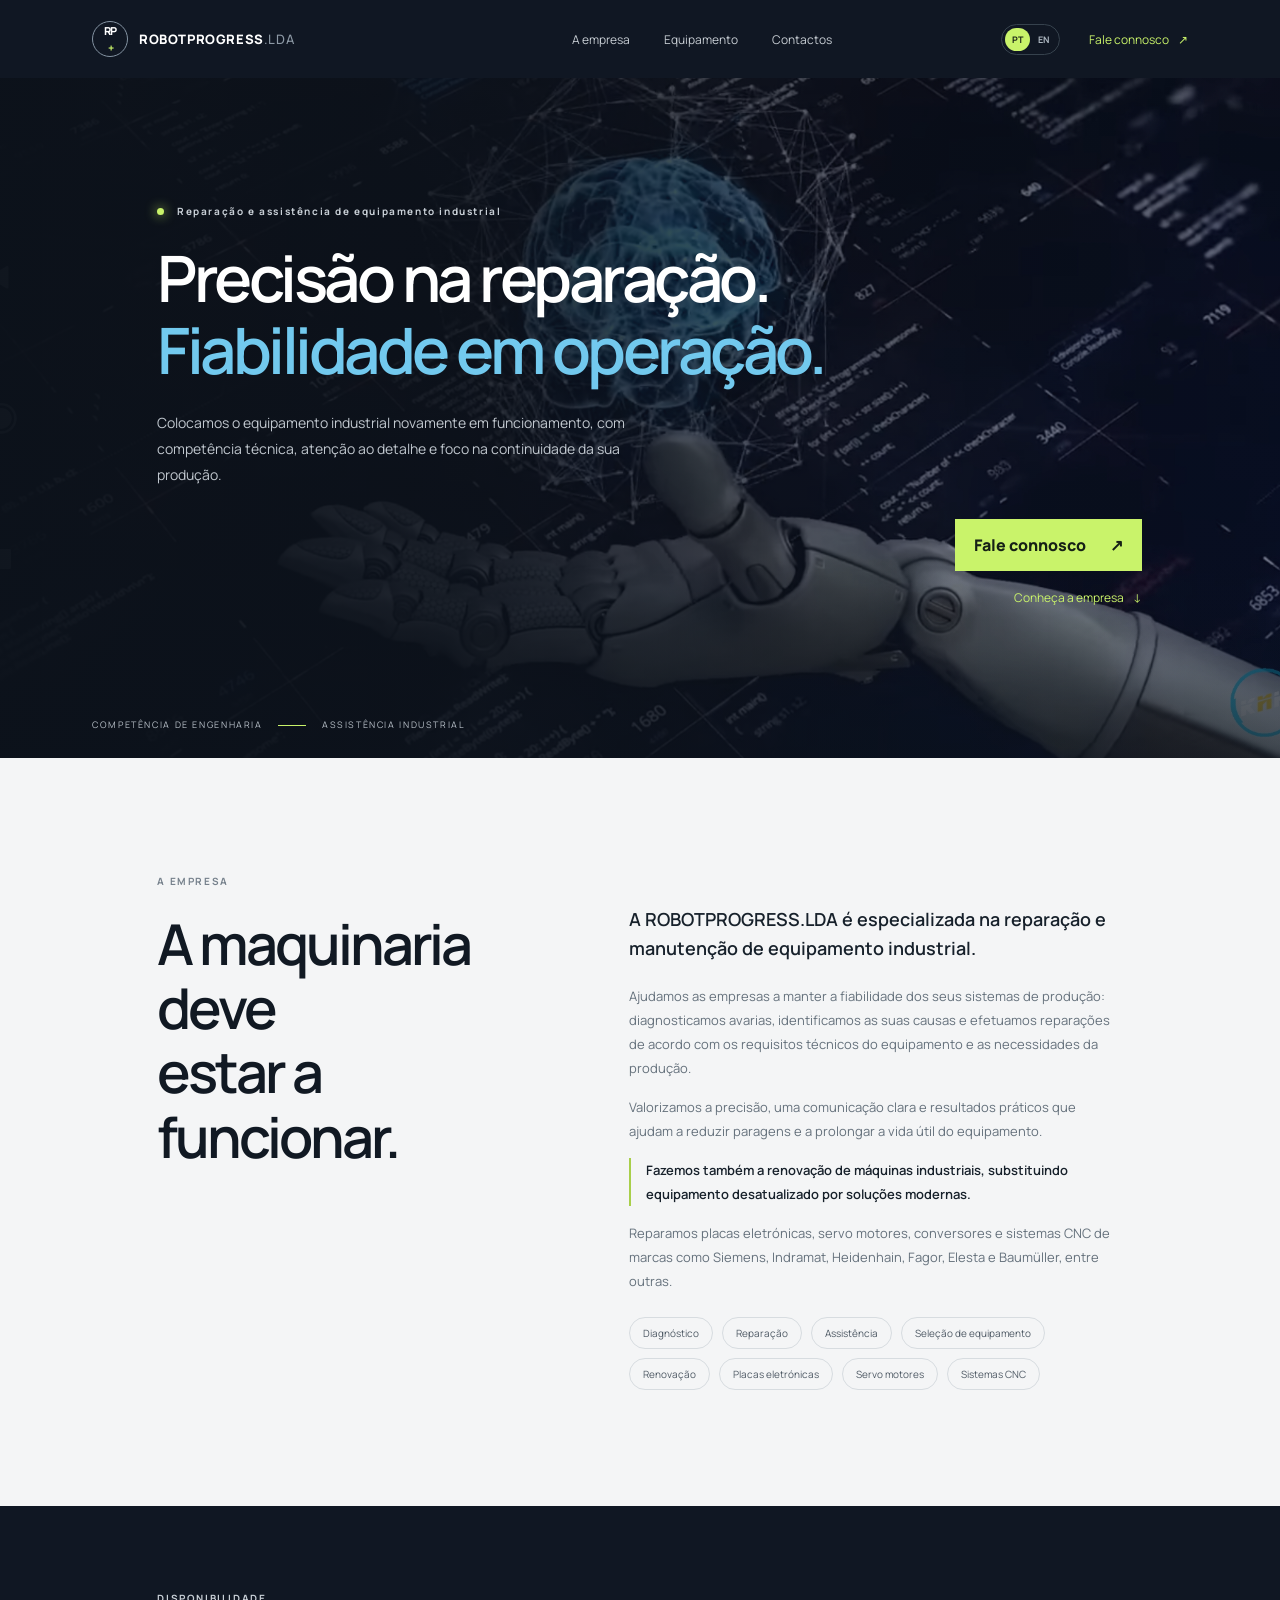
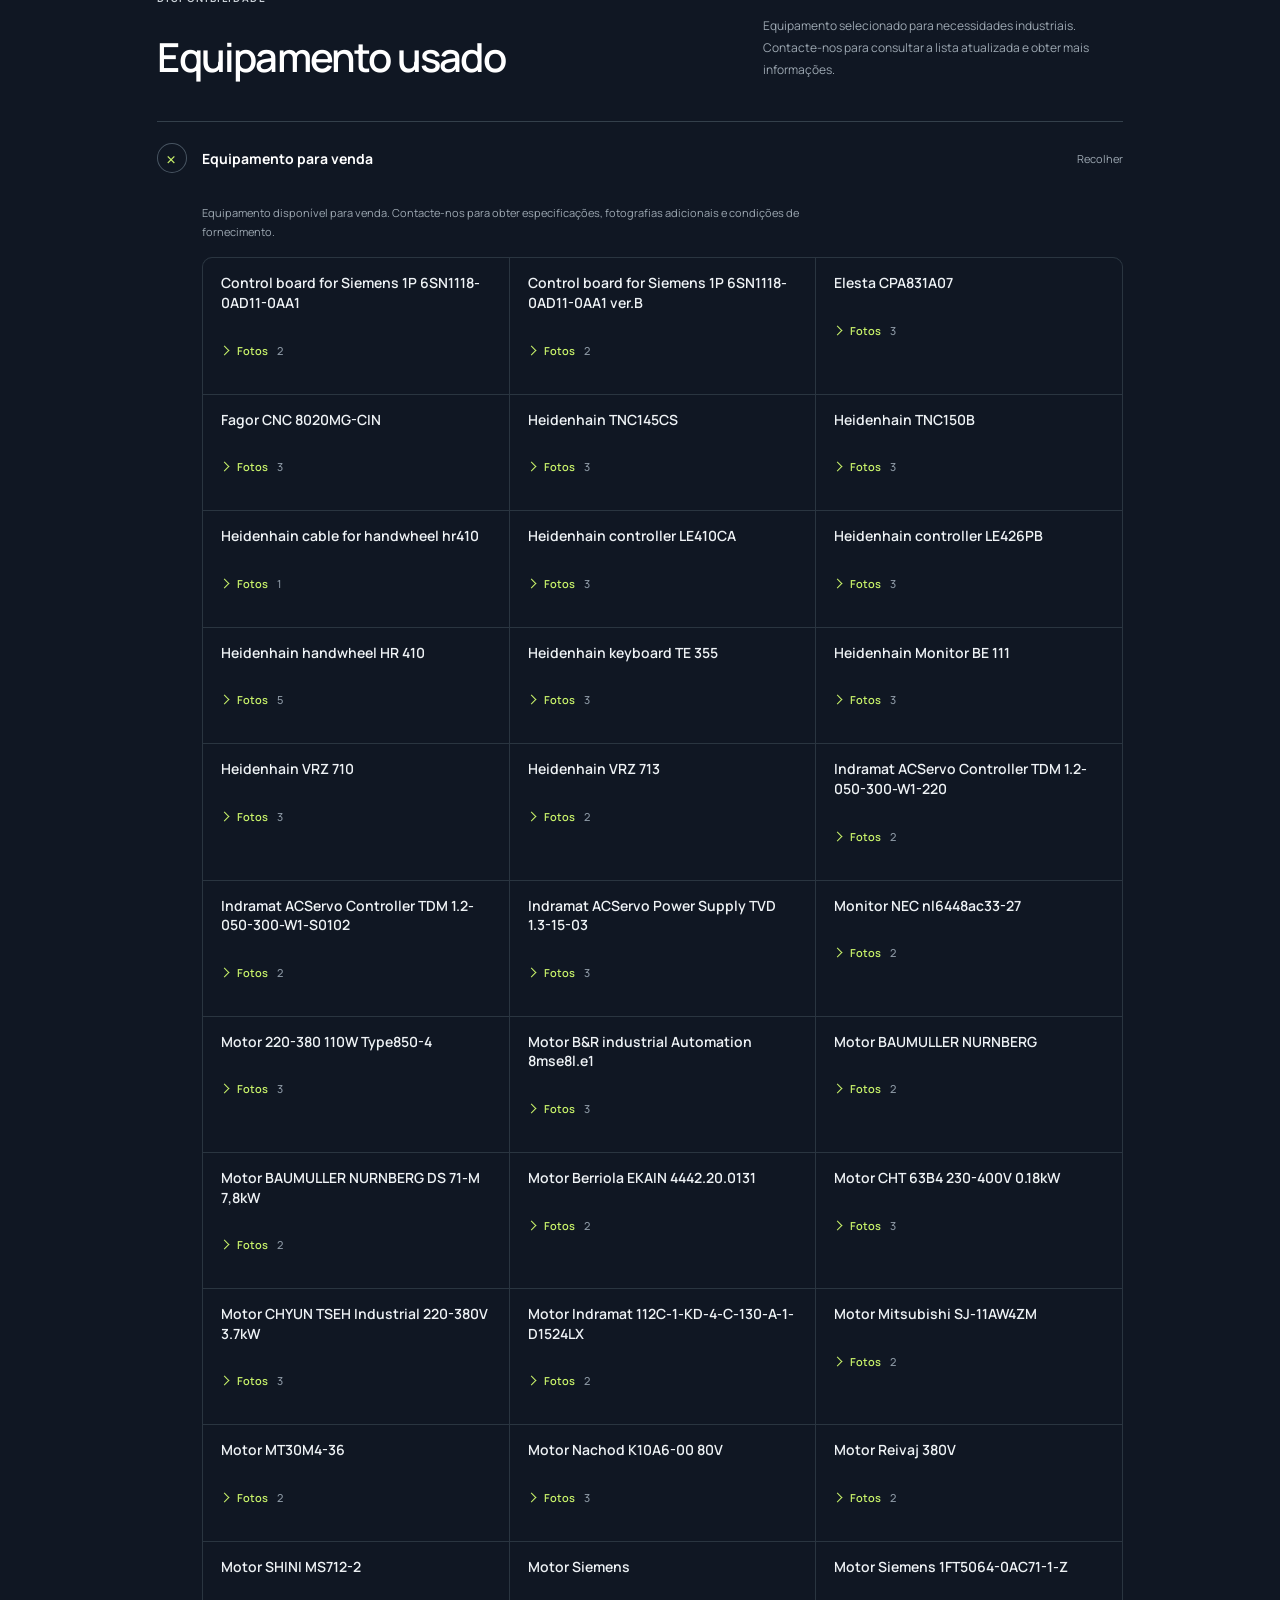
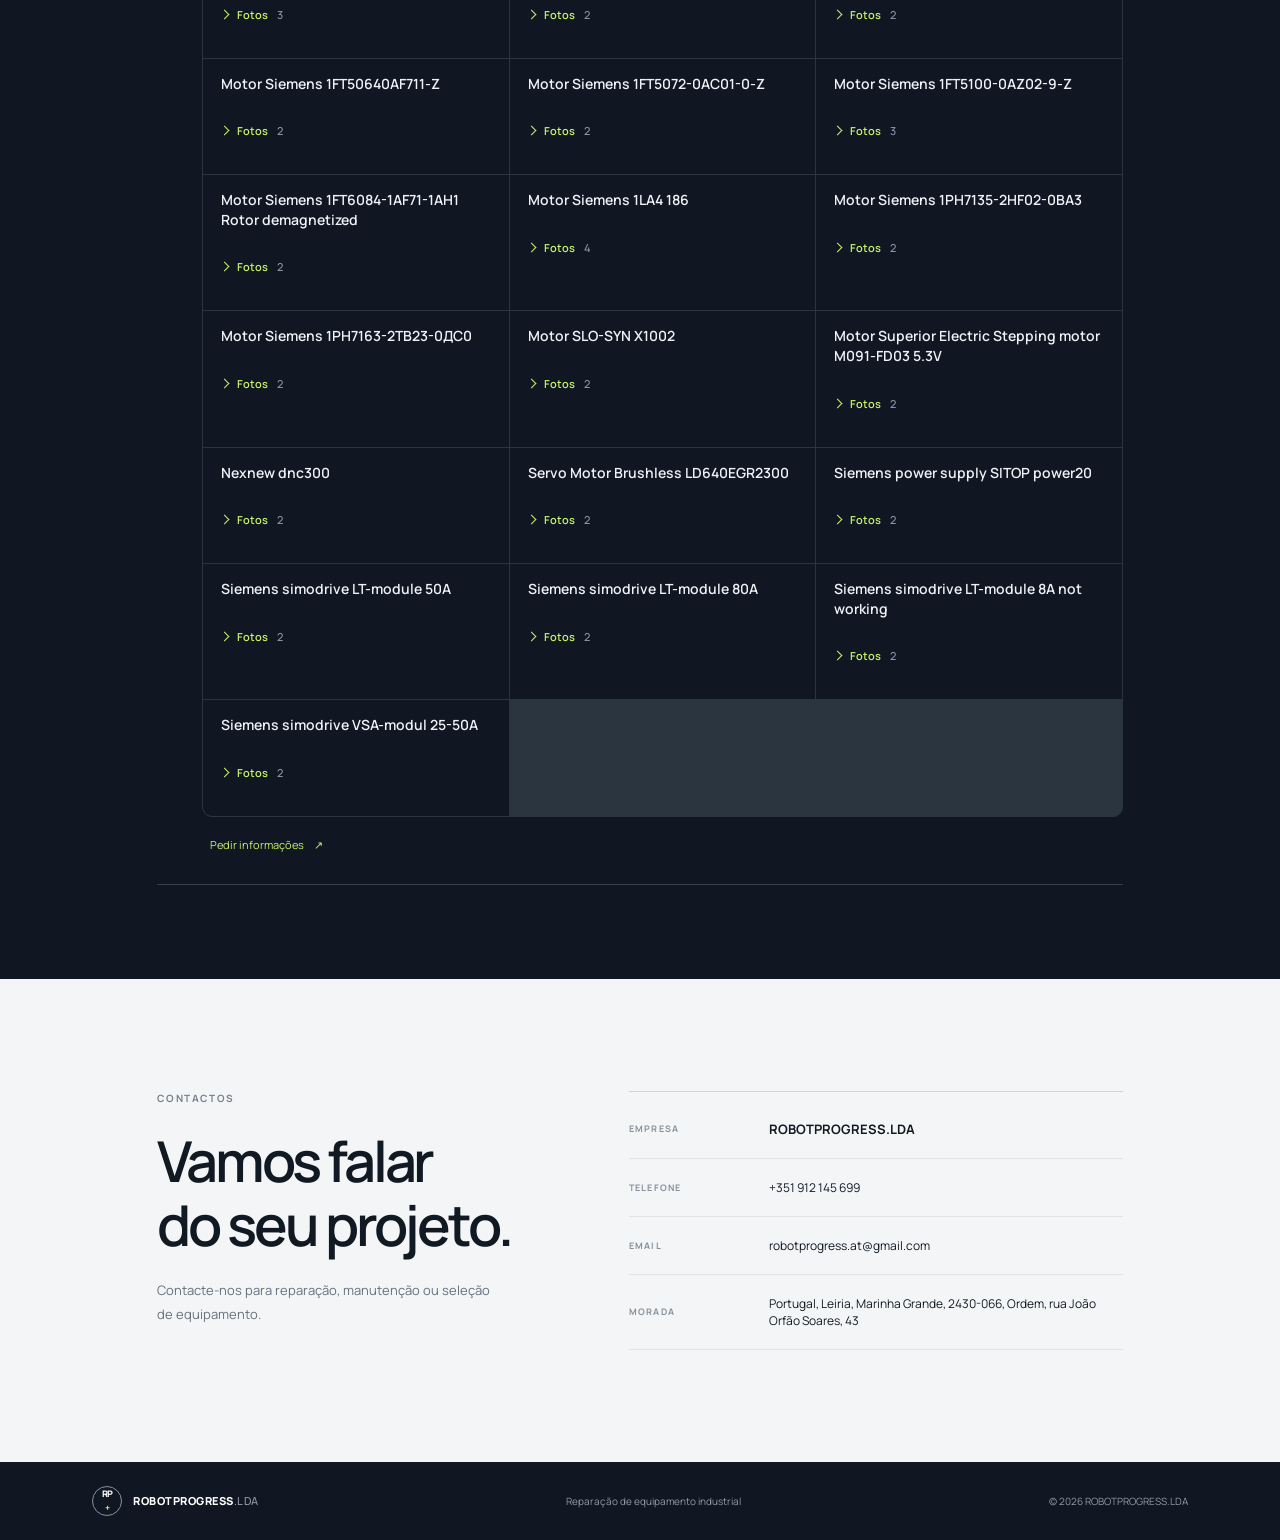
==== commit cb0c99ba: "Add real contact details and drop the Russian locale Phone, email and address now show the company's" ====
--- a/index.html
+++ b/index.html
@@ -26,7 +26,6 @@
       <div class="language-switch" role="group" aria-label="Escolher idioma" data-i18n-aria="languageAria">
         <button type="button" data-lang="pt" aria-pressed="true">PT</button>
         <button type="button" data-lang="en" aria-pressed="false">EN</button>
-        <button type="button" data-lang="ru" aria-pressed="false">RU</button>
       </div>
       <a class="top-contact" href="#contacts"><span data-i18n="topCta">Fale connosco</span> <span>↗</span></a>
     </div>
@@ -598,10 +597,9 @@
       <div class="contact-intro"><p class="eyebrow dark-eyebrow" data-i18n="contactEyebrow">CONTACTOS</p><h2><span data-i18n="contactTitle1">Vamos falar</span><br><span data-i18n="contactTitle2">do seu projeto.</span></h2><p data-i18n="contactIntro">Contacte-nos para reparação, manutenção ou seleção de equipamento.</p></div>
       <div class="contact-card">
         <div class="contact-row"><span class="contact-label" data-i18n="companyLabel">EMPRESA</span><strong>ROBOTPROGRESS.LDA</strong></div>
-        <div class="contact-row"><span class="contact-label" data-i18n="phoneLabel">TELEFONE</span><span class="placeholder" data-i18n="phonePlaceholder">Adicionar número de telefone</span></div>
-        <div class="contact-row"><span class="contact-label">EMAIL</span><span class="placeholder" data-i18n="emailPlaceholder">Adicionar endereço de email</span></div>
-        <div class="contact-row"><span class="contact-label" data-i18n="addressLabel">MORADA</span><span class="placeholder" data-i18n="addressPlaceholder">Adicionar cidade ou morada</span></div>
-        <p class="contact-note" data-i18n="contactNote">Substitua estas indicações pelos seus contactos antes de publicar.</p>
+        <div class="contact-row"><span class="contact-label" data-i18n="phoneLabel">TELEFONE</span><a class="contact-value" href="tel:+351912145699">+351 912 145 699</a></div>
+        <div class="contact-row"><span class="contact-label">EMAIL</span><a class="contact-value" href="mailto:robotprogress.at@gmail.com">robotprogress.at@gmail.com</a></div>
+        <div class="contact-row"><span class="contact-label" data-i18n="addressLabel">MORADA</span><span class="contact-value">Portugal, Leiria, Marinha Grande, 2430-066, Ordem, rua João Orfão Soares, 43</span></div>
       </div>
     </section>
   </main>
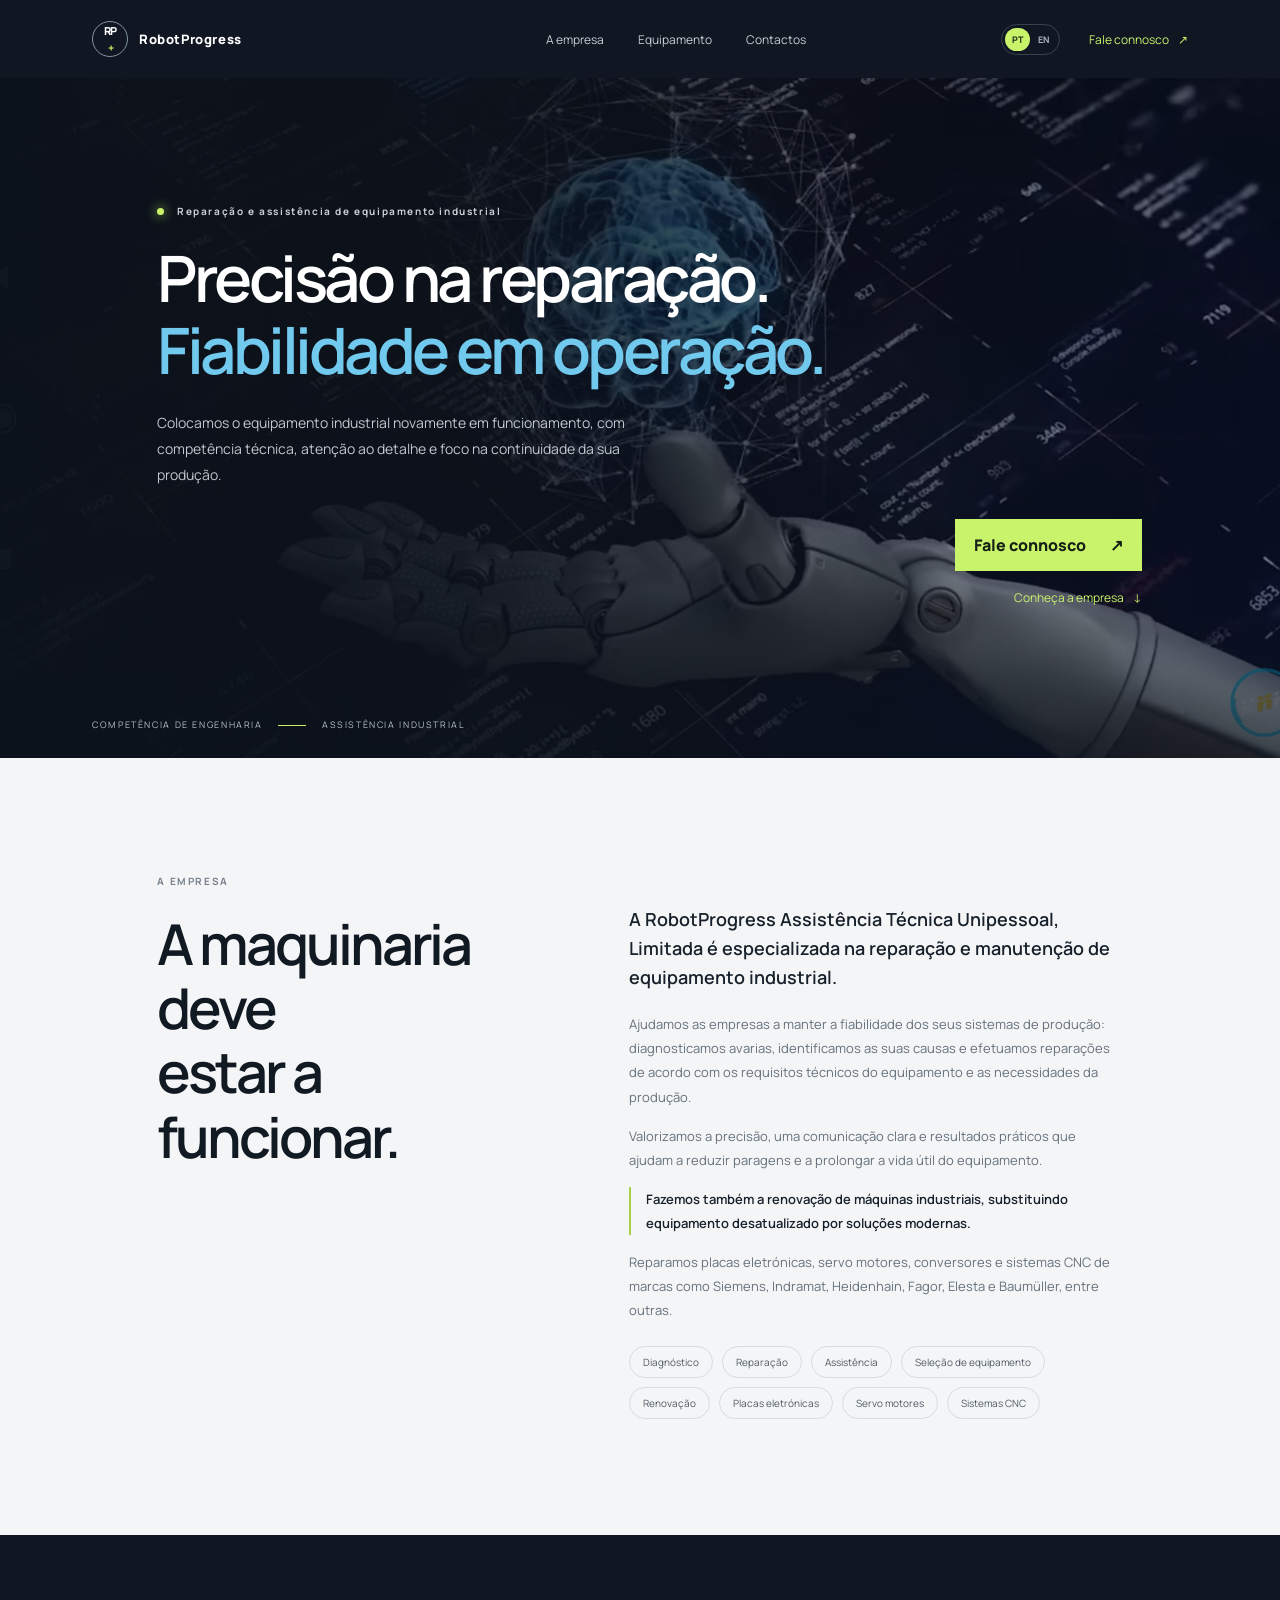
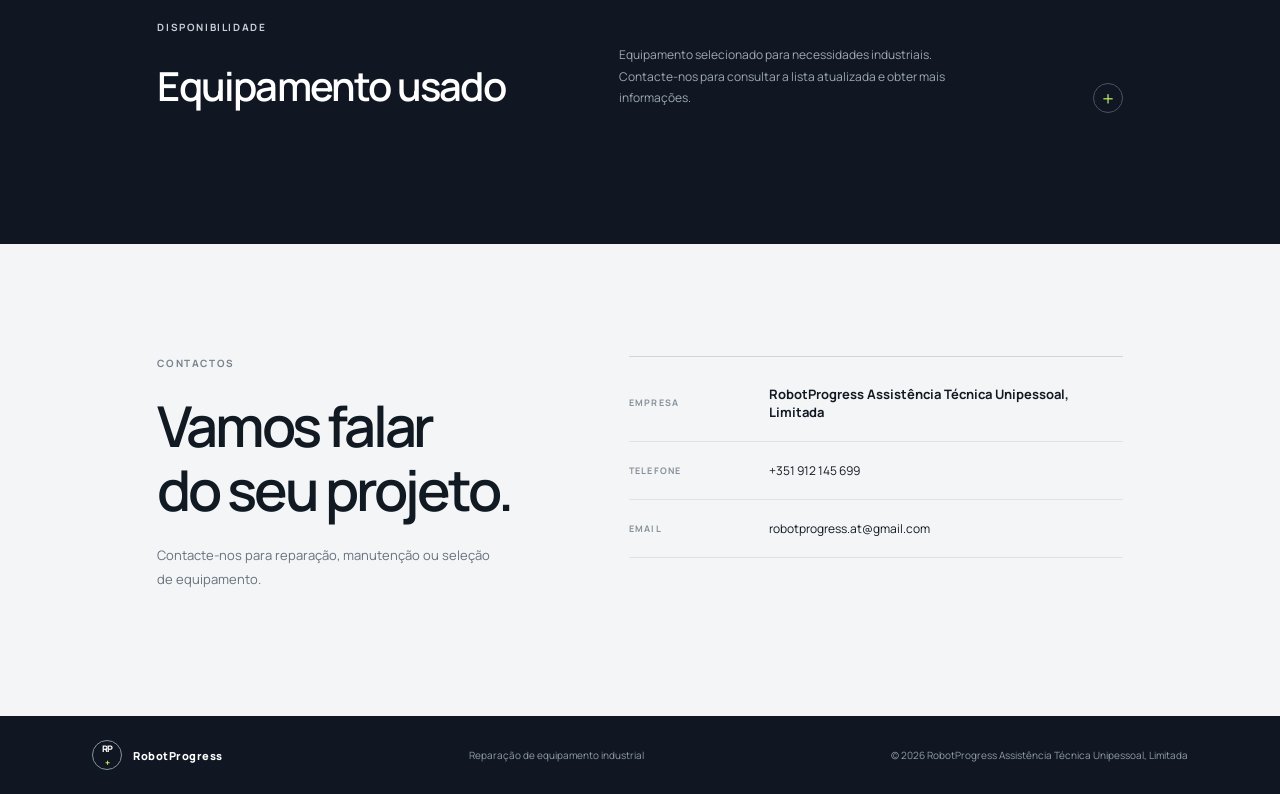
==== commit b6ffd507: "Restructure used-equipment catalogue, rename company, drop address Catalogue is collapsible and grou" ====
--- a/index.html
+++ b/index.html
@@ -5,7 +5,7 @@
   <meta name="viewport" content="width=device-width, initial-scale=1">
   <meta name="theme-color" content="#101723">
   <meta name="description" content="Reparação e diagnóstico de equipamento industrial: placas eletrónicas, servo motores, CNC e inversores. Renovação de máquinas e equipamento usado para venda.">
-  <title>Reparação de equipamento industrial, CNC e servo motores | ROBOTPROGRESS.LDA</title>
+  <title>Reparação de equipamento industrial, CNC e servo motores | RobotProgress Assistência Técnica Unipessoal, Limitada</title>
   <link rel="preconnect" href="https://fonts.googleapis.com">
   <link rel="preconnect" href="https://fonts.gstatic.com" crossorigin>
   <link href="https://fonts.googleapis.com/css2?family=Manrope:wght@400;500;600;700;800&display=swap" rel="stylesheet">
@@ -13,9 +13,9 @@
 </head>
 <body>
   <header class="topbar">
-    <a class="brand" href="#top" aria-label="ROBOTPROGRESS.LDA — página inicial" data-i18n-aria="brandAria">
+    <a class="brand" href="#top" aria-label="RobotProgress Assistência Técnica Unipessoal, Limitada — página inicial" data-i18n-aria="brandAria">
       <span class="brand-mark" aria-hidden="true">RP<span>+</span></span>
-      <span class="brand-name">ROBOTPROGRESS<span>.LDA</span></span>
+      <span class="brand-name">RobotProgress</span>
     </a>
     <nav aria-label="Navegação principal" data-i18n-aria="navAria">
       <a href="#about" data-i18n="navAbout">A empresa</a>
@@ -53,7 +53,7 @@
         <h2><span data-i18n="aboutTitle1">A maquinaria deve</span><br><span data-i18n="aboutTitle2">estar a funcionar.</span></h2>
       </div>
       <div class="about-copy">
-        <p class="lead" data-i18n="aboutLead">A ROBOTPROGRESS.LDA é especializada na reparação e manutenção de equipamento industrial.</p>
+        <p class="lead" data-i18n="aboutLead">A RobotProgress Assistência Técnica Unipessoal, Limitada é especializada na reparação e manutenção de equipamento industrial.</p>
         <p data-i18n="aboutText1">Ajudamos as empresas a manter a fiabilidade dos seus sistemas de produção: diagnosticamos avarias, identificamos as suas causas e efetuamos reparações de acordo com os requisitos técnicos do equipamento e as necessidades da produção.</p>
         <p data-i18n="aboutText2">Valorizamos a precisão, uma comunicação clara e resultados práticos que ajudam a reduzir paragens e a prolongar a vida útil do equipamento.</p>
         <p class="about-highlight" data-i18n="aboutText3">Fazemos também a renovação de máquinas industriais, substituindo equipamento desatualizado por soluções modernas.</p>
@@ -64,17 +64,418 @@
 
     <section class="equipment" id="equipment">
       <div class="equipment-inner">
-        <div class="equipment-title">
-          <div><p class="eyebrow" data-i18n="equipmentEyebrow">DISPONIBILIDADE</p><h2 data-i18n="equipmentTitle">Equipamento usado</h2></div>
-          <p data-i18n="equipmentIntro">Equipamento selecionado para necessidades industriais. Contacte-nos para consultar a lista atualizada e obter mais informações.</p>
-        </div>
-        <details class="catalog" open>
+        <details class="equipment-toggle">
+          <summary class="equipment-title">
+            <div><p class="eyebrow" data-i18n="equipmentEyebrow">DISPONIBILIDADE</p><h2 data-i18n="equipmentTitle">Equipamento usado</h2></div>
+            <p data-i18n="equipmentIntro">Equipamento selecionado para necessidades industriais. Contacte-nos para consultar a lista atualizada e obter mais informações.</p>
+            <span class="catalog-icon equipment-toggle-icon" aria-hidden="true">＋</span>
+          </summary>
+          <details class="catalog" open>
           <summary><span class="catalog-icon">＋</span><span class="catalog-label" data-i18n="catalogLabel">Equipamento para venda</span><span class="catalog-state" aria-hidden="true"></span></summary>
           <div class="catalog-content">
             <p class="catalog-note" data-i18n="catalogCopy">Equipamento disponível para venda. Contacte-nos para obter especificações, fotografias adicionais e condições de fornecimento.</p>
             <div class="product-list">
-              <!-- products:start -->
-              <article class="product">
+                            <!-- products:start -->
+              <details class="category">
+                <summary><span class="category-title" data-i18n="catMotors">Motores</span><span class="category-count">25</span></summary>
+                <div class="category-body">
+                  <details class="subcategory">
+                    <summary><span class="category-title" data-i18n="catSiemens">Siemens</span><span class="category-count">9</span></summary>
+                    <div class="product-grid">
+<article class="product">
+                <h3>Motor Siemens</h3>
+                <details class="photos">
+                  <summary><span data-i18n="photosLabel">Fotos</span> <span class="photos-count">2</span></summary>
+                  <div class="product-gallery">
+                  <img src="assets/equipment/32-motor-siemens/img-1.jpg" width="151" height="202" loading="lazy" alt="Motor Siemens - fotografia 1">
+                  <img src="assets/equipment/32-motor-siemens/img-2.jpg" width="151" height="202" loading="lazy" alt="Motor Siemens - fotografia 2">
+                  </div>
+                </details>
+              </article>
+<article class="product">
+                <h3>Motor Siemens 1FT5064-0AC71-1-Z</h3>
+                <details class="photos">
+                  <summary><span data-i18n="photosLabel">Fotos</span> <span class="photos-count">2</span></summary>
+                  <div class="product-gallery">
+                  <img src="assets/equipment/33-motor-siemens-1ft5064-0ac71-1-z/img-1.jpg" width="202" height="151" loading="lazy" alt="Motor Siemens 1FT5064-0AC71-1-Z - fotografia 1">
+                  <img src="assets/equipment/33-motor-siemens-1ft5064-0ac71-1-z/img-2.jpg" width="151" height="202" loading="lazy" alt="Motor Siemens 1FT5064-0AC71-1-Z - fotografia 2">
+                  </div>
+                </details>
+              </article>
+<article class="product">
+                <h3>Motor Siemens 1FT50640AF711-Z</h3>
+                <details class="photos">
+                  <summary><span data-i18n="photosLabel">Fotos</span> <span class="photos-count">2</span></summary>
+                  <div class="product-gallery">
+                  <img src="assets/equipment/34-motor-siemens-1ft50640af711-z/img-1.jpg" width="202" height="151" loading="lazy" alt="Motor Siemens 1FT50640AF711-Z - fotografia 1">
+                  <img src="assets/equipment/34-motor-siemens-1ft50640af711-z/img-2.jpg" width="202" height="151" loading="lazy" alt="Motor Siemens 1FT50640AF711-Z - fotografia 2">
+                  </div>
+                </details>
+              </article>
+<article class="product">
+                <h3>Motor Siemens 1FT5072-0AС01-0-Z</h3>
+                <details class="photos">
+                  <summary><span data-i18n="photosLabel">Fotos</span> <span class="photos-count">2</span></summary>
+                  <div class="product-gallery">
+                  <img src="assets/equipment/35-motor-siemens-1ft5072-0aC01-0-z/img-1.jpg" width="202" height="151" loading="lazy" alt="Motor Siemens 1FT5072-0AС01-0-Z - fotografia 1">
+                  <img src="assets/equipment/35-motor-siemens-1ft5072-0aC01-0-z/img-2.jpg" width="151" height="202" loading="lazy" alt="Motor Siemens 1FT5072-0AС01-0-Z - fotografia 2">
+                  </div>
+                </details>
+              </article>
+<article class="product">
+                <h3>Motor Siemens 1FT5100-0AZ02-9-Z</h3>
+                <details class="photos">
+                  <summary><span data-i18n="photosLabel">Fotos</span> <span class="photos-count">3</span></summary>
+                  <div class="product-gallery">
+                  <img src="assets/equipment/36-motor-siemens-1ft5100-0az02-9-z/img-1.jpg" width="151" height="202" loading="lazy" alt="Motor Siemens 1FT5100-0AZ02-9-Z - fotografia 1">
+                  <img src="assets/equipment/36-motor-siemens-1ft5100-0az02-9-z/img-2.jpg" width="151" height="202" loading="lazy" alt="Motor Siemens 1FT5100-0AZ02-9-Z - fotografia 2">
+                  <img src="assets/equipment/36-motor-siemens-1ft5100-0az02-9-z/img-3.jpg" width="202" height="151" loading="lazy" alt="Motor Siemens 1FT5100-0AZ02-9-Z - fotografia 3">
+                  </div>
+                </details>
+              </article>
+<article class="product">
+                <h3>Motor Siemens 1FT6084-1AF71-1AH1 Rotor demagnetized</h3>
+                <details class="photos">
+                  <summary><span data-i18n="photosLabel">Fotos</span> <span class="photos-count">2</span></summary>
+                  <div class="product-gallery">
+                  <img src="assets/equipment/37-motor-siemens-1ft6084-1af71-1ah1-rotor-demagnetized/img-1.jpg" width="202" height="151" loading="lazy" alt="Motor Siemens 1FT6084-1AF71-1AH1 Rotor demagnetized - fotografia 1">
+                  <img src="assets/equipment/37-motor-siemens-1ft6084-1af71-1ah1-rotor-demagnetized/img-2.jpg" width="151" height="202" loading="lazy" alt="Motor Siemens 1FT6084-1AF71-1AH1 Rotor demagnetized - fotografia 2">
+                  </div>
+                </details>
+              </article>
+<article class="product">
+                <h3>Motor Siemens 1LA4 186</h3>
+                <details class="photos">
+                  <summary><span data-i18n="photosLabel">Fotos</span> <span class="photos-count">4</span></summary>
+                  <div class="product-gallery">
+                  <img src="assets/equipment/38-motor-siemens-1la4-186/img-1.jpg" width="151" height="202" loading="lazy" alt="Motor Siemens 1LA4 186 - fotografia 1">
+                  <img src="assets/equipment/38-motor-siemens-1la4-186/img-2.jpg" width="151" height="202" loading="lazy" alt="Motor Siemens 1LA4 186 - fotografia 2">
+                  <img src="assets/equipment/38-motor-siemens-1la4-186/img-3.jpg" width="202" height="151" loading="lazy" alt="Motor Siemens 1LA4 186 - fotografia 3">
+                  <img src="assets/equipment/38-motor-siemens-1la4-186/img-4.jpg" width="202" height="151" loading="lazy" alt="Motor Siemens 1LA4 186 - fotografia 4">
+                  </div>
+                </details>
+              </article>
+<article class="product">
+                <h3>Motor Siemens 1PH7135-2HF02-0BA3</h3>
+                <details class="photos">
+                  <summary><span data-i18n="photosLabel">Fotos</span> <span class="photos-count">2</span></summary>
+                  <div class="product-gallery">
+                  <img src="assets/equipment/39-motor-siemens-1ph7135-2hf02-0ba3/img-1.jpg" width="151" height="202" loading="lazy" alt="Motor Siemens 1PH7135-2HF02-0BA3 - fotografia 1">
+                  <img src="assets/equipment/39-motor-siemens-1ph7135-2hf02-0ba3/img-2.jpg" width="151" height="202" loading="lazy" alt="Motor Siemens 1PH7135-2HF02-0BA3 - fotografia 2">
+                  </div>
+                </details>
+              </article>
+<article class="product">
+                <h3>Motor Siemens 1PH7163-2ТВ23-0ДС0</h3>
+                <details class="photos">
+                  <summary><span data-i18n="photosLabel">Fotos</span> <span class="photos-count">2</span></summary>
+                  <div class="product-gallery">
+                  <img src="assets/equipment/40-motor-siemens-1ph7163-2TB23-0DC0/img-1.jpg" width="151" height="202" loading="lazy" alt="Motor Siemens 1PH7163-2ТВ23-0ДС0 - fotografia 1">
+                  <img src="assets/equipment/40-motor-siemens-1ph7163-2TB23-0DC0/img-2.jpg" width="202" height="151" loading="lazy" alt="Motor Siemens 1PH7163-2ТВ23-0ДС0 - fotografia 2">
+                  </div>
+                </details>
+              </article>
+                    </div>
+                  </details>
+                  <details class="subcategory">
+                    <summary><span class="category-title" data-i18n="catOther">Outro</span><span class="category-count">16</span></summary>
+                    <div class="product-grid">
+<article class="product">
+                <h3>Motor 220-380 110W Type850-4</h3>
+                <details class="photos">
+                  <summary><span data-i18n="photosLabel">Fotos</span> <span class="photos-count">3</span></summary>
+                  <div class="product-gallery">
+                  <img src="assets/equipment/19-motor-220-380-110w-type850-4/img-1.jpg" width="151" height="202" loading="lazy" alt="Motor 220-380 110W Type850-4 - fotografia 1">
+                  <img src="assets/equipment/19-motor-220-380-110w-type850-4/img-2.jpg" width="202" height="151" loading="lazy" alt="Motor 220-380 110W Type850-4 - fotografia 2">
+                  <img src="assets/equipment/19-motor-220-380-110w-type850-4/img-3.jpg" width="151" height="202" loading="lazy" alt="Motor 220-380 110W Type850-4 - fotografia 3">
+                  </div>
+                </details>
+              </article>
+<article class="product">
+                <h3>Motor B&amp;R industrial Automation 8mse8l.e1</h3>
+                <details class="photos">
+                  <summary><span data-i18n="photosLabel">Fotos</span> <span class="photos-count">3</span></summary>
+                  <div class="product-gallery">
+                  <img src="assets/equipment/20-motor-b-r-industrial-automation-8mse8l-e1/img-1.jpg" width="202" height="151" loading="lazy" alt="Motor B&amp;R industrial Automation 8mse8l.e1 - fotografia 1">
+                  <img src="assets/equipment/20-motor-b-r-industrial-automation-8mse8l-e1/img-2.jpg" width="202" height="151" loading="lazy" alt="Motor B&amp;R industrial Automation 8mse8l.e1 - fotografia 2">
+                  <img src="assets/equipment/20-motor-b-r-industrial-automation-8mse8l-e1/img-3.jpg" width="151" height="202" loading="lazy" alt="Motor B&amp;R industrial Automation 8mse8l.e1 - fotografia 3">
+                  </div>
+                </details>
+              </article>
+<article class="product">
+                <h3>Motor BAUMULLER NURNBERG</h3>
+                <details class="photos">
+                  <summary><span data-i18n="photosLabel">Fotos</span> <span class="photos-count">2</span></summary>
+                  <div class="product-gallery">
+                  <img src="assets/equipment/21-motor-baumuller-nurnberg/img-1.jpg" width="202" height="151" loading="lazy" alt="Motor BAUMULLER NURNBERG - fotografia 1">
+                  <img src="assets/equipment/21-motor-baumuller-nurnberg/img-2.jpg" width="202" height="151" loading="lazy" alt="Motor BAUMULLER NURNBERG - fotografia 2">
+                  </div>
+                </details>
+              </article>
+<article class="product">
+                <h3>Motor BAUMULLER NURNBERG DS 71-M 7,8kW</h3>
+                <details class="photos">
+                  <summary><span data-i18n="photosLabel">Fotos</span> <span class="photos-count">2</span></summary>
+                  <div class="product-gallery">
+                  <img src="assets/equipment/22-motor-baumuller-nurnberg-ds-71-m-7-8kw/img-1.jpg" width="151" height="202" loading="lazy" alt="Motor BAUMULLER NURNBERG DS 71-M 7,8kW - fotografia 1">
+                  <img src="assets/equipment/22-motor-baumuller-nurnberg-ds-71-m-7-8kw/img-2.jpg" width="151" height="202" loading="lazy" alt="Motor BAUMULLER NURNBERG DS 71-M 7,8kW - fotografia 2">
+                  </div>
+                </details>
+              </article>
+<article class="product">
+                <h3>Motor Berriola EKAIN 4442.20.0131</h3>
+                <details class="photos">
+                  <summary><span data-i18n="photosLabel">Fotos</span> <span class="photos-count">2</span></summary>
+                  <div class="product-gallery">
+                  <img src="assets/equipment/23-motor-berriola-ekain-4442-20-0131/img-1.jpg" width="151" height="202" loading="lazy" alt="Motor Berriola EKAIN 4442.20.0131 - fotografia 1">
+                  <img src="assets/equipment/23-motor-berriola-ekain-4442-20-0131/img-2.jpg" width="151" height="202" loading="lazy" alt="Motor Berriola EKAIN 4442.20.0131 - fotografia 2">
+                  </div>
+                </details>
+              </article>
+<article class="product">
+                <h3>Motor CHT 63B4 230-400V 0.18kW</h3>
+                <details class="photos">
+                  <summary><span data-i18n="photosLabel">Fotos</span> <span class="photos-count">3</span></summary>
+                  <div class="product-gallery">
+                  <img src="assets/equipment/24-motor-cht-63b4-230-400v-0-18kw/img-1.jpg" width="202" height="151" loading="lazy" alt="Motor CHT 63B4 230-400V 0.18kW - fotografia 1">
+                  <img src="assets/equipment/24-motor-cht-63b4-230-400v-0-18kw/img-2.jpg" width="202" height="151" loading="lazy" alt="Motor CHT 63B4 230-400V 0.18kW - fotografia 2">
+                  <img src="assets/equipment/24-motor-cht-63b4-230-400v-0-18kw/img-3.jpg" width="202" height="151" loading="lazy" alt="Motor CHT 63B4 230-400V 0.18kW - fotografia 3">
+                  </div>
+                </details>
+              </article>
+<article class="product">
+                <h3>Motor CHYUN TSEH Industrial 220-380V 3.7kW</h3>
+                <details class="photos">
+                  <summary><span data-i18n="photosLabel">Fotos</span> <span class="photos-count">3</span></summary>
+                  <div class="product-gallery">
+                  <img src="assets/equipment/25-motor-chyun-tseh-industrial-220-380v-3-7kw/img-1.jpg" width="151" height="202" loading="lazy" alt="Motor CHYUN TSEH Industrial 220-380V 3.7kW - fotografia 1">
+                  <img src="assets/equipment/25-motor-chyun-tseh-industrial-220-380v-3-7kw/img-2.jpg" width="151" height="202" loading="lazy" alt="Motor CHYUN TSEH Industrial 220-380V 3.7kW - fotografia 2">
+                  <img src="assets/equipment/25-motor-chyun-tseh-industrial-220-380v-3-7kw/img-3.jpg" width="202" height="151" loading="lazy" alt="Motor CHYUN TSEH Industrial 220-380V 3.7kW - fotografia 3">
+                  </div>
+                </details>
+              </article>
+<article class="product">
+                <h3>Motor Indramat 112C-1-KD-4-С-130-A-1-D1524LX</h3>
+                <details class="photos">
+                  <summary><span data-i18n="photosLabel">Fotos</span> <span class="photos-count">2</span></summary>
+                  <div class="product-gallery">
+                  <img src="assets/equipment/26-motor-indramat-112c-1-kd-4-C-130-a-1-d1524lx/img-1.jpg" width="151" height="202" loading="lazy" alt="Motor Indramat 112C-1-KD-4-С-130-A-1-D1524LX - fotografia 1">
+                  <img src="assets/equipment/26-motor-indramat-112c-1-kd-4-C-130-a-1-d1524lx/img-2.jpg" width="151" height="202" loading="lazy" alt="Motor Indramat 112C-1-KD-4-С-130-A-1-D1524LX - fotografia 2">
+                  </div>
+                </details>
+              </article>
+<article class="product">
+                <h3>Motor Mitsubishi SJ-11AW4ZM</h3>
+                <details class="photos">
+                  <summary><span data-i18n="photosLabel">Fotos</span> <span class="photos-count">2</span></summary>
+                  <div class="product-gallery">
+                  <img src="assets/equipment/27-motor-mitsubishi-sj-11aw4zm/img-1.jpg" width="151" height="202" loading="lazy" alt="Motor Mitsubishi SJ-11AW4ZM - fotografia 1">
+                  <img src="assets/equipment/27-motor-mitsubishi-sj-11aw4zm/img-2.jpg" width="202" height="151" loading="lazy" alt="Motor Mitsubishi SJ-11AW4ZM - fotografia 2">
+                  </div>
+                </details>
+              </article>
+<article class="product">
+                <h3>Motor MT30M4-36</h3>
+                <details class="photos">
+                  <summary><span data-i18n="photosLabel">Fotos</span> <span class="photos-count">2</span></summary>
+                  <div class="product-gallery">
+                  <img src="assets/equipment/28-motor-mt30m4-36/img-1.jpg" width="151" height="202" loading="lazy" alt="Motor MT30M4-36 - fotografia 1">
+                  <img src="assets/equipment/28-motor-mt30m4-36/img-2.jpg" width="202" height="151" loading="lazy" alt="Motor MT30M4-36 - fotografia 2">
+                  </div>
+                </details>
+              </article>
+<article class="product">
+                <h3>Motor Nachod K10A6-00 80V</h3>
+                <details class="photos">
+                  <summary><span data-i18n="photosLabel">Fotos</span> <span class="photos-count">3</span></summary>
+                  <div class="product-gallery">
+                  <img src="assets/equipment/29-motor-nachod-k10a6-00-80v/img-1.jpg" width="151" height="202" loading="lazy" alt="Motor Nachod K10A6-00 80V - fotografia 1">
+                  <img src="assets/equipment/29-motor-nachod-k10a6-00-80v/img-2.jpg" width="151" height="202" loading="lazy" alt="Motor Nachod K10A6-00 80V - fotografia 2">
+                  <img src="assets/equipment/29-motor-nachod-k10a6-00-80v/img-3.jpg" width="151" height="202" loading="lazy" alt="Motor Nachod K10A6-00 80V - fotografia 3">
+                  </div>
+                </details>
+              </article>
+<article class="product">
+                <h3>Motor Reivaj 380V</h3>
+                <details class="photos">
+                  <summary><span data-i18n="photosLabel">Fotos</span> <span class="photos-count">2</span></summary>
+                  <div class="product-gallery">
+                  <img src="assets/equipment/30-motor-reivaj-380v/img-1.jpg" width="151" height="202" loading="lazy" alt="Motor Reivaj 380V - fotografia 1">
+                  <img src="assets/equipment/30-motor-reivaj-380v/img-2.jpg" width="202" height="151" loading="lazy" alt="Motor Reivaj 380V - fotografia 2">
+                  </div>
+                </details>
+              </article>
+<article class="product">
+                <h3>Motor SHINI MS712-2</h3>
+                <details class="photos">
+                  <summary><span data-i18n="photosLabel">Fotos</span> <span class="photos-count">3</span></summary>
+                  <div class="product-gallery">
+                  <img src="assets/equipment/31-motor-shini-ms712-2/img-1.jpg" width="151" height="202" loading="lazy" alt="Motor SHINI MS712-2 - fotografia 1">
+                  <img src="assets/equipment/31-motor-shini-ms712-2/img-2.jpg" width="151" height="202" loading="lazy" alt="Motor SHINI MS712-2 - fotografia 2">
+                  <img src="assets/equipment/31-motor-shini-ms712-2/img-3.jpg" width="151" height="202" loading="lazy" alt="Motor SHINI MS712-2 - fotografia 3">
+                  </div>
+                </details>
+              </article>
+<article class="product">
+                <h3>Motor SLO-SYN X1002</h3>
+                <details class="photos">
+                  <summary><span data-i18n="photosLabel">Fotos</span> <span class="photos-count">2</span></summary>
+                  <div class="product-gallery">
+                  <img src="assets/equipment/41-motor-slo-syn-x1002/img-1.jpg" width="202" height="151" loading="lazy" alt="Motor SLO-SYN X1002 - fotografia 1">
+                  <img src="assets/equipment/41-motor-slo-syn-x1002/img-2.jpg" width="151" height="202" loading="lazy" alt="Motor SLO-SYN X1002 - fotografia 2">
+                  </div>
+                </details>
+              </article>
+<article class="product">
+                <h3>Motor Superior Electric Stepping motor M091-FD03 5.3V</h3>
+                <details class="photos">
+                  <summary><span data-i18n="photosLabel">Fotos</span> <span class="photos-count">2</span></summary>
+                  <div class="product-gallery">
+                  <img src="assets/equipment/42-motor-superior-electric-stepping-motor-m091-fd03-5-3v/img-1.jpg" width="151" height="202" loading="lazy" alt="Motor Superior Electric Stepping motor M091-FD03 5.3V - fotografia 1">
+                  <img src="assets/equipment/42-motor-superior-electric-stepping-motor-m091-fd03-5-3v/img-2.jpg" width="151" height="202" loading="lazy" alt="Motor Superior Electric Stepping motor M091-FD03 5.3V - fotografia 2">
+                  </div>
+                </details>
+              </article>
+<article class="product">
+                <h3>Servo Motor Brushless LD640EGR2300</h3>
+                <details class="photos">
+                  <summary><span data-i18n="photosLabel">Fotos</span> <span class="photos-count">2</span></summary>
+                  <div class="product-gallery">
+                  <img src="assets/equipment/44-servo-motor-brushless-ld640egr2300/img-1.jpg" width="202" height="151" loading="lazy" alt="Servo Motor Brushless LD640EGR2300 - fotografia 1">
+                  <img src="assets/equipment/44-servo-motor-brushless-ld640egr2300/img-2.jpg" width="202" height="151" loading="lazy" alt="Servo Motor Brushless LD640EGR2300 - fotografia 2">
+                  </div>
+                </details>
+              </article>
+                    </div>
+                  </details>
+                </div>
+              </details>
+              <details class="category">
+                <summary><span class="category-title" data-i18n="catControllers">Controladores</span><span class="category-count">16</span></summary>
+                <div class="category-body">
+                  <details class="subcategory">
+                    <summary><span class="category-title" data-i18n="catSiemens">Siemens</span><span class="category-count">4</span></summary>
+                    <div class="product-grid">
+<article class="product">
+                <h3>Siemens simodrive LT-module 50A</h3>
+                <details class="photos">
+                  <summary><span data-i18n="photosLabel">Fotos</span> <span class="photos-count">2</span></summary>
+                  <div class="product-gallery">
+                  <img src="assets/equipment/46-siemens-simodrive-lt-module-50a/img-1.jpg" width="151" height="202" loading="lazy" alt="Siemens simodrive LT-module 50A - fotografia 1">
+                  <img src="assets/equipment/46-siemens-simodrive-lt-module-50a/img-2.jpg" width="151" height="202" loading="lazy" alt="Siemens simodrive LT-module 50A - fotografia 2">
+                  </div>
+                </details>
+              </article>
+<article class="product">
+                <h3>Siemens simodrive LT-module 80A</h3>
+                <details class="photos">
+                  <summary><span data-i18n="photosLabel">Fotos</span> <span class="photos-count">2</span></summary>
+                  <div class="product-gallery">
+                  <img src="assets/equipment/47-siemens-simodrive-lt-module-80a/img-1.jpg" width="151" height="202" loading="lazy" alt="Siemens simodrive LT-module 80A - fotografia 1">
+                  <img src="assets/equipment/47-siemens-simodrive-lt-module-80a/img-2.jpg" width="202" height="151" loading="lazy" alt="Siemens simodrive LT-module 80A - fotografia 2">
+                  </div>
+                </details>
+              </article>
+<article class="product">
+                <h3>Siemens simodrive LT-module 8A not working</h3>
+                <details class="photos">
+                  <summary><span data-i18n="photosLabel">Fotos</span> <span class="photos-count">2</span></summary>
+                  <div class="product-gallery">
+                  <img src="assets/equipment/48-siemens-simodrive-lt-module-8a-not-working/img-1.jpg" width="151" height="202" loading="lazy" alt="Siemens simodrive LT-module 8A not working - fotografia 1">
+                  <img src="assets/equipment/48-siemens-simodrive-lt-module-8a-not-working/img-2.jpg" width="151" height="202" loading="lazy" alt="Siemens simodrive LT-module 8A not working - fotografia 2">
+                  </div>
+                </details>
+              </article>
+<article class="product">
+                <h3>Siemens simodrive VSA-modul 25-50A</h3>
+                <details class="photos">
+                  <summary><span data-i18n="photosLabel">Fotos</span> <span class="photos-count">2</span></summary>
+                  <div class="product-gallery">
+                  <img src="assets/equipment/49-siemens-simodrive-vsa-modul-25-50a/img-1.jpg" width="151" height="202" loading="lazy" alt="Siemens simodrive VSA-modul 25-50A - fotografia 1">
+                  <img src="assets/equipment/49-siemens-simodrive-vsa-modul-25-50a/img-2.jpg" width="151" height="202" loading="lazy" alt="Siemens simodrive VSA-modul 25-50A - fotografia 2">
+                  </div>
+                </details>
+              </article>
+                    </div>
+                  </details>
+                  <details class="subcategory">
+                    <summary><span class="category-title" data-i18n="catIndramat">Indramat</span><span class="category-count">2</span></summary>
+                    <div class="product-grid">
+<article class="product">
+                <h3>Indramat ACServo Controller TDM 1.2-050-300-W1-220</h3>
+                <details class="photos">
+                  <summary><span data-i18n="photosLabel">Fotos</span> <span class="photos-count">2</span></summary>
+                  <div class="product-gallery">
+                  <img src="assets/equipment/15-indramat-acservo-controller-tdm-1-2-050-300-w1-220/img-1.jpg" width="151" height="202" loading="lazy" alt="Indramat ACServo Controller TDM 1.2-050-300-W1-220 - fotografia 1">
+                  <img src="assets/equipment/15-indramat-acservo-controller-tdm-1-2-050-300-w1-220/img-2.jpg" width="151" height="202" loading="lazy" alt="Indramat ACServo Controller TDM 1.2-050-300-W1-220 - fotografia 2">
+                  </div>
+                </details>
+              </article>
+<article class="product">
+                <h3>Indramat ACServo Controller TDM 1.2-050-300-W1-S0102</h3>
+                <details class="photos">
+                  <summary><span data-i18n="photosLabel">Fotos</span> <span class="photos-count">2</span></summary>
+                  <div class="product-gallery">
+                  <img src="assets/equipment/16-indramat-acservo-controller-tdm-1-2-050-300-w1-s0102/img-1.jpg" width="151" height="202" loading="lazy" alt="Indramat ACServo Controller TDM 1.2-050-300-W1-S0102 - fotografia 1">
+                  <img src="assets/equipment/16-indramat-acservo-controller-tdm-1-2-050-300-w1-s0102/img-2.jpg" width="151" height="202" loading="lazy" alt="Indramat ACServo Controller TDM 1.2-050-300-W1-S0102 - fotografia 2">
+                  </div>
+                </details>
+              </article>
+                    </div>
+                  </details>
+                  <details class="subcategory">
+                    <summary><span class="category-title" data-i18n="catHeidenhain">Heidenhain</span><span class="category-count">4</span></summary>
+                    <div class="product-grid">
+<article class="product">
+                <h3>Heidenhain TNC145CS</h3>
+                <details class="photos">
+                  <summary><span data-i18n="photosLabel">Fotos</span> <span class="photos-count">3</span></summary>
+                  <div class="product-gallery">
+                  <img src="assets/equipment/05-heidenhain-tnc145cs/img-1.jpg" width="202" height="151" loading="lazy" alt="Heidenhain TNC145CS - fotografia 1">
+                  <img src="assets/equipment/05-heidenhain-tnc145cs/img-2.jpg" width="151" height="202" loading="lazy" alt="Heidenhain TNC145CS - fotografia 2">
+                  <img src="assets/equipment/05-heidenhain-tnc145cs/img-3.jpg" width="151" height="202" loading="lazy" alt="Heidenhain TNC145CS - fotografia 3">
+                  </div>
+                </details>
+              </article>
+<article class="product">
+                <h3>Heidenhain TNC150B</h3>
+                <details class="photos">
+                  <summary><span data-i18n="photosLabel">Fotos</span> <span class="photos-count">3</span></summary>
+                  <div class="product-gallery">
+                  <img src="assets/equipment/06-heidenhain-tnc150b/img-1.jpg" width="202" height="151" loading="lazy" alt="Heidenhain TNC150B - fotografia 1">
+                  <img src="assets/equipment/06-heidenhain-tnc150b/img-2.jpg" width="151" height="202" loading="lazy" alt="Heidenhain TNC150B - fotografia 2">
+                  <img src="assets/equipment/06-heidenhain-tnc150b/img-3.jpg" width="151" height="202" loading="lazy" alt="Heidenhain TNC150B - fotografia 3">
+                  </div>
+                </details>
+              </article>
+<article class="product">
+                <h3>Heidenhain controller LE410CA</h3>
+                <details class="photos">
+                  <summary><span data-i18n="photosLabel">Fotos</span> <span class="photos-count">3</span></summary>
+                  <div class="product-gallery">
+                  <img src="assets/equipment/08-heidenhain-controller-le410ca/img-1.jpg" width="151" height="202" loading="lazy" alt="Heidenhain controller LE410CA - fotografia 1">
+                  <img src="assets/equipment/08-heidenhain-controller-le410ca/img-2.jpg" width="202" height="151" loading="lazy" alt="Heidenhain controller LE410CA - fotografia 2">
+                  <img src="assets/equipment/08-heidenhain-controller-le410ca/img-3.jpg" width="202" height="151" loading="lazy" alt="Heidenhain controller LE410CA - fotografia 3">
+                  </div>
+                </details>
+              </article>
+<article class="product">
+                <h3>Heidenhain controller LE426PB</h3>
+                <details class="photos">
+                  <summary><span data-i18n="photosLabel">Fotos</span> <span class="photos-count">3</span></summary>
+                  <div class="product-gallery">
+                  <img src="assets/equipment/09-heidenhain-controller-le426pb/img-1.jpg" width="151" height="202" loading="lazy" alt="Heidenhain controller LE426PB - fotografia 1">
+                  <img src="assets/equipment/09-heidenhain-controller-le426pb/img-2.jpg" width="151" height="202" loading="lazy" alt="Heidenhain controller LE426PB - fotografia 2">
+                  <img src="assets/equipment/09-heidenhain-controller-le426pb/img-3.jpg" width="151" height="202" loading="lazy" alt="Heidenhain controller LE426PB - fotografia 3">
+                  </div>
+                </details>
+              </article>
+                    </div>
+                  </details>
+                  <details class="subcategory">
+                    <summary><span class="category-title" data-i18n="catOther">Outro</span><span class="category-count">6</span></summary>
+                    <div class="product-grid">
+<article class="product">
                 <h3>Control board for Siemens 1P 6SN1118-0AD11-0AA1</h3>
                 <details class="photos">
                   <summary><span data-i18n="photosLabel">Fotos</span> <span class="photos-count">2</span></summary>
@@ -84,7 +485,7 @@
                   </div>
                 </details>
               </article>
-              <article class="product">
+<article class="product">
                 <h3>Control board for Siemens 1P 6SN1118-0AD11-0AA1 ver.B</h3>
                 <details class="photos">
                   <summary><span data-i18n="photosLabel">Fotos</span> <span class="photos-count">2</span></summary>
@@ -94,7 +495,7 @@
                   </div>
                 </details>
               </article>
-              <article class="product">
+<article class="product">
                 <h3>Elesta CPA831A07</h3>
                 <details class="photos">
                   <summary><span data-i18n="photosLabel">Fotos</span> <span class="photos-count">3</span></summary>
@@ -105,7 +506,7 @@
                   </div>
                 </details>
               </article>
-              <article class="product">
+<article class="product">
                 <h3>Fagor CNC 8020MG-CIN</h3>
                 <details class="photos">
                   <summary><span data-i18n="photosLabel">Fotos</span> <span class="photos-count">3</span></summary>
@@ -116,29 +517,36 @@
                   </div>
                 </details>
               </article>
-              <article class="product">
-                <h3>Heidenhain TNC145CS</h3>
-                <details class="photos">
-                  <summary><span data-i18n="photosLabel">Fotos</span> <span class="photos-count">3</span></summary>
-                  <div class="product-gallery">
-                  <img src="assets/equipment/05-heidenhain-tnc145cs/img-1.jpg" width="202" height="151" loading="lazy" alt="Heidenhain TNC145CS - fotografia 1">
-                  <img src="assets/equipment/05-heidenhain-tnc145cs/img-2.jpg" width="151" height="202" loading="lazy" alt="Heidenhain TNC145CS - fotografia 2">
-                  <img src="assets/equipment/05-heidenhain-tnc145cs/img-3.jpg" width="151" height="202" loading="lazy" alt="Heidenhain TNC145CS - fotografia 3">
-                  </div>
-                </details>
-              </article>
-              <article class="product">
-                <h3>Heidenhain TNC150B</h3>
-                <details class="photos">
-                  <summary><span data-i18n="photosLabel">Fotos</span> <span class="photos-count">3</span></summary>
-                  <div class="product-gallery">
-                  <img src="assets/equipment/06-heidenhain-tnc150b/img-1.jpg" width="202" height="151" loading="lazy" alt="Heidenhain TNC150B - fotografia 1">
-                  <img src="assets/equipment/06-heidenhain-tnc150b/img-2.jpg" width="151" height="202" loading="lazy" alt="Heidenhain TNC150B - fotografia 2">
-                  <img src="assets/equipment/06-heidenhain-tnc150b/img-3.jpg" width="151" height="202" loading="lazy" alt="Heidenhain TNC150B - fotografia 3">
-                  </div>
-                </details>
-              </article>
-              <article class="product">
+<article class="product">
+                <h3>Heidenhain VRZ 710</h3>
+                <details class="photos">
+                  <summary><span data-i18n="photosLabel">Fotos</span> <span class="photos-count">3</span></summary>
+                  <div class="product-gallery">
+                  <img src="assets/equipment/13-heidenhain-vrz-710/img-1.jpg" width="202" height="151" loading="lazy" alt="Heidenhain VRZ 710 - fotografia 1">
+                  <img src="assets/equipment/13-heidenhain-vrz-710/img-2.jpg" width="202" height="151" loading="lazy" alt="Heidenhain VRZ 710 - fotografia 2">
+                  <img src="assets/equipment/13-heidenhain-vrz-710/img-3.jpg" width="202" height="151" loading="lazy" alt="Heidenhain VRZ 710 - fotografia 3">
+                  </div>
+                </details>
+              </article>
+<article class="product">
+                <h3>Heidenhain VRZ 713</h3>
+                <details class="photos">
+                  <summary><span data-i18n="photosLabel">Fotos</span> <span class="photos-count">2</span></summary>
+                  <div class="product-gallery">
+                  <img src="assets/equipment/14-heidenhain-vrz-713/img-1.jpg" width="151" height="202" loading="lazy" alt="Heidenhain VRZ 713 - fotografia 1">
+                  <img src="assets/equipment/14-heidenhain-vrz-713/img-2.jpg" width="202" height="151" loading="lazy" alt="Heidenhain VRZ 713 - fotografia 2">
+                  </div>
+                </details>
+              </article>
+                    </div>
+                  </details>
+                </div>
+              </details>
+              <details class="category">
+                <summary><span class="category-title" data-i18n="catOther">Outro</span><span class="category-count">8</span></summary>
+                <div class="category-body">
+                  <div class="product-grid">
+<article class="product">
                 <h3>Heidenhain cable for handwheel hr410</h3>
                 <details class="photos">
                   <summary><span data-i18n="photosLabel">Fotos</span> <span class="photos-count">1</span></summary>
@@ -147,29 +555,7 @@
                   </div>
                 </details>
               </article>
-              <article class="product">
-                <h3>Heidenhain controller LE410CA</h3>
-                <details class="photos">
-                  <summary><span data-i18n="photosLabel">Fotos</span> <span class="photos-count">3</span></summary>
-                  <div class="product-gallery">
-                  <img src="assets/equipment/08-heidenhain-controller-le410ca/img-1.jpg" width="151" height="202" loading="lazy" alt="Heidenhain controller LE410CA - fotografia 1">
-                  <img src="assets/equipment/08-heidenhain-controller-le410ca/img-2.jpg" width="202" height="151" loading="lazy" alt="Heidenhain controller LE410CA - fotografia 2">
-                  <img src="assets/equipment/08-heidenhain-controller-le410ca/img-3.jpg" width="202" height="151" loading="lazy" alt="Heidenhain controller LE410CA - fotografia 3">
-                  </div>
-                </details>
-              </article>
-              <article class="product">
-                <h3>Heidenhain controller LE426PB</h3>
-                <details class="photos">
-                  <summary><span data-i18n="photosLabel">Fotos</span> <span class="photos-count">3</span></summary>
-                  <div class="product-gallery">
-                  <img src="assets/equipment/09-heidenhain-controller-le426pb/img-1.jpg" width="151" height="202" loading="lazy" alt="Heidenhain controller LE426PB - fotografia 1">
-                  <img src="assets/equipment/09-heidenhain-controller-le426pb/img-2.jpg" width="151" height="202" loading="lazy" alt="Heidenhain controller LE426PB - fotografia 2">
-                  <img src="assets/equipment/09-heidenhain-controller-le426pb/img-3.jpg" width="151" height="202" loading="lazy" alt="Heidenhain controller LE426PB - fotografia 3">
-                  </div>
-                </details>
-              </article>
-              <article class="product">
+<article class="product">
                 <h3>Heidenhain handwheel HR 410</h3>
                 <details class="photos">
                   <summary><span data-i18n="photosLabel">Fotos</span> <span class="photos-count">5</span></summary>
@@ -182,7 +568,7 @@
                   </div>
                 </details>
               </article>
-              <article class="product">
+<article class="product">
                 <h3>Heidenhain keyboard TE 355</h3>
                 <details class="photos">
                   <summary><span data-i18n="photosLabel">Fotos</span> <span class="photos-count">3</span></summary>
@@ -193,7 +579,7 @@
                   </div>
                 </details>
               </article>
-              <article class="product">
+<article class="product">
                 <h3>Heidenhain Monitor BE 111</h3>
                 <details class="photos">
                   <summary><span data-i18n="photosLabel">Fotos</span> <span class="photos-count">3</span></summary>
@@ -204,48 +590,7 @@
                   </div>
                 </details>
               </article>
-              <article class="product">
-                <h3>Heidenhain VRZ 710</h3>
-                <details class="photos">
-                  <summary><span data-i18n="photosLabel">Fotos</span> <span class="photos-count">3</span></summary>
-                  <div class="product-gallery">
-                  <img src="assets/equipment/13-heidenhain-vrz-710/img-1.jpg" width="202" height="151" loading="lazy" alt="Heidenhain VRZ 710 - fotografia 1">
-                  <img src="assets/equipment/13-heidenhain-vrz-710/img-2.jpg" width="202" height="151" loading="lazy" alt="Heidenhain VRZ 710 - fotografia 2">
-                  <img src="assets/equipment/13-heidenhain-vrz-710/img-3.jpg" width="202" height="151" loading="lazy" alt="Heidenhain VRZ 710 - fotografia 3">
-                  </div>
-                </details>
-              </article>
-              <article class="product">
-                <h3>Heidenhain VRZ 713</h3>
-                <details class="photos">
-                  <summary><span data-i18n="photosLabel">Fotos</span> <span class="photos-count">2</span></summary>
-                  <div class="product-gallery">
-                  <img src="assets/equipment/14-heidenhain-vrz-713/img-1.jpg" width="151" height="202" loading="lazy" alt="Heidenhain VRZ 713 - fotografia 1">
-                  <img src="assets/equipment/14-heidenhain-vrz-713/img-2.jpg" width="202" height="151" loading="lazy" alt="Heidenhain VRZ 713 - fotografia 2">
-                  </div>
-                </details>
-              </article>
-              <article class="product">
-                <h3>Indramat ACServo Controller TDM 1.2-050-300-W1-220</h3>
-                <details class="photos">
-                  <summary><span data-i18n="photosLabel">Fotos</span> <span class="photos-count">2</span></summary>
-                  <div class="product-gallery">
-                  <img src="assets/equipment/15-indramat-acservo-controller-tdm-1-2-050-300-w1-220/img-1.jpg" width="151" height="202" loading="lazy" alt="Indramat ACServo Controller TDM 1.2-050-300-W1-220 - fotografia 1">
-                  <img src="assets/equipment/15-indramat-acservo-controller-tdm-1-2-050-300-w1-220/img-2.jpg" width="151" height="202" loading="lazy" alt="Indramat ACServo Controller TDM 1.2-050-300-W1-220 - fotografia 2">
-                  </div>
-                </details>
-              </article>
-              <article class="product">
-                <h3>Indramat ACServo Controller TDM 1.2-050-300-W1-S0102</h3>
-                <details class="photos">
-                  <summary><span data-i18n="photosLabel">Fotos</span> <span class="photos-count">2</span></summary>
-                  <div class="product-gallery">
-                  <img src="assets/equipment/16-indramat-acservo-controller-tdm-1-2-050-300-w1-s0102/img-1.jpg" width="151" height="202" loading="lazy" alt="Indramat ACServo Controller TDM 1.2-050-300-W1-S0102 - fotografia 1">
-                  <img src="assets/equipment/16-indramat-acservo-controller-tdm-1-2-050-300-w1-s0102/img-2.jpg" width="151" height="202" loading="lazy" alt="Indramat ACServo Controller TDM 1.2-050-300-W1-S0102 - fotografia 2">
-                  </div>
-                </details>
-              </article>
-              <article class="product">
+<article class="product">
                 <h3>Indramat ACServo Power Supply TVD 1.3-15-03</h3>
                 <details class="photos">
                   <summary><span data-i18n="photosLabel">Fotos</span> <span class="photos-count">3</span></summary>
@@ -256,7 +601,7 @@
                   </div>
                 </details>
               </article>
-              <article class="product">
+<article class="product">
                 <h3>Monitor NEC nl6448ac33-27</h3>
                 <details class="photos">
                   <summary><span data-i18n="photosLabel">Fotos</span> <span class="photos-count">2</span></summary>
@@ -266,256 +611,7 @@
                   </div>
                 </details>
               </article>
-              <article class="product">
-                <h3>Motor 220-380 110W Type850-4</h3>
-                <details class="photos">
-                  <summary><span data-i18n="photosLabel">Fotos</span> <span class="photos-count">3</span></summary>
-                  <div class="product-gallery">
-                  <img src="assets/equipment/19-motor-220-380-110w-type850-4/img-1.jpg" width="151" height="202" loading="lazy" alt="Motor 220-380 110W Type850-4 - fotografia 1">
-                  <img src="assets/equipment/19-motor-220-380-110w-type850-4/img-2.jpg" width="202" height="151" loading="lazy" alt="Motor 220-380 110W Type850-4 - fotografia 2">
-                  <img src="assets/equipment/19-motor-220-380-110w-type850-4/img-3.jpg" width="151" height="202" loading="lazy" alt="Motor 220-380 110W Type850-4 - fotografia 3">
-                  </div>
-                </details>
-              </article>
-              <article class="product">
-                <h3>Motor B&amp;R industrial Automation 8mse8l.e1</h3>
-                <details class="photos">
-                  <summary><span data-i18n="photosLabel">Fotos</span> <span class="photos-count">3</span></summary>
-                  <div class="product-gallery">
-                  <img src="assets/equipment/20-motor-b-r-industrial-automation-8mse8l-e1/img-1.jpg" width="202" height="151" loading="lazy" alt="Motor B&amp;R industrial Automation 8mse8l.e1 - fotografia 1">
-                  <img src="assets/equipment/20-motor-b-r-industrial-automation-8mse8l-e1/img-2.jpg" width="202" height="151" loading="lazy" alt="Motor B&amp;R industrial Automation 8mse8l.e1 - fotografia 2">
-                  <img src="assets/equipment/20-motor-b-r-industrial-automation-8mse8l-e1/img-3.jpg" width="151" height="202" loading="lazy" alt="Motor B&amp;R industrial Automation 8mse8l.e1 - fotografia 3">
-                  </div>
-                </details>
-              </article>
-              <article class="product">
-                <h3>Motor BAUMULLER NURNBERG</h3>
-                <details class="photos">
-                  <summary><span data-i18n="photosLabel">Fotos</span> <span class="photos-count">2</span></summary>
-                  <div class="product-gallery">
-                  <img src="assets/equipment/21-motor-baumuller-nurnberg/img-1.jpg" width="202" height="151" loading="lazy" alt="Motor BAUMULLER NURNBERG - fotografia 1">
-                  <img src="assets/equipment/21-motor-baumuller-nurnberg/img-2.jpg" width="202" height="151" loading="lazy" alt="Motor BAUMULLER NURNBERG - fotografia 2">
-                  </div>
-                </details>
-              </article>
-              <article class="product">
-                <h3>Motor BAUMULLER NURNBERG DS 71-M 7,8kW</h3>
-                <details class="photos">
-                  <summary><span data-i18n="photosLabel">Fotos</span> <span class="photos-count">2</span></summary>
-                  <div class="product-gallery">
-                  <img src="assets/equipment/22-motor-baumuller-nurnberg-ds-71-m-7-8kw/img-1.jpg" width="151" height="202" loading="lazy" alt="Motor BAUMULLER NURNBERG DS 71-M 7,8kW - fotografia 1">
-                  <img src="assets/equipment/22-motor-baumuller-nurnberg-ds-71-m-7-8kw/img-2.jpg" width="151" height="202" loading="lazy" alt="Motor BAUMULLER NURNBERG DS 71-M 7,8kW - fotografia 2">
-                  </div>
-                </details>
-              </article>
-              <article class="product">
-                <h3>Motor Berriola EKAIN 4442.20.0131</h3>
-                <details class="photos">
-                  <summary><span data-i18n="photosLabel">Fotos</span> <span class="photos-count">2</span></summary>
-                  <div class="product-gallery">
-                  <img src="assets/equipment/23-motor-berriola-ekain-4442-20-0131/img-1.jpg" width="151" height="202" loading="lazy" alt="Motor Berriola EKAIN 4442.20.0131 - fotografia 1">
-                  <img src="assets/equipment/23-motor-berriola-ekain-4442-20-0131/img-2.jpg" width="151" height="202" loading="lazy" alt="Motor Berriola EKAIN 4442.20.0131 - fotografia 2">
-                  </div>
-                </details>
-              </article>
-              <article class="product">
-                <h3>Motor CHT 63B4 230-400V 0.18kW</h3>
-                <details class="photos">
-                  <summary><span data-i18n="photosLabel">Fotos</span> <span class="photos-count">3</span></summary>
-                  <div class="product-gallery">
-                  <img src="assets/equipment/24-motor-cht-63b4-230-400v-0-18kw/img-1.jpg" width="202" height="151" loading="lazy" alt="Motor CHT 63B4 230-400V 0.18kW - fotografia 1">
-                  <img src="assets/equipment/24-motor-cht-63b4-230-400v-0-18kw/img-2.jpg" width="202" height="151" loading="lazy" alt="Motor CHT 63B4 230-400V 0.18kW - fotografia 2">
-                  <img src="assets/equipment/24-motor-cht-63b4-230-400v-0-18kw/img-3.jpg" width="202" height="151" loading="lazy" alt="Motor CHT 63B4 230-400V 0.18kW - fotografia 3">
-                  </div>
-                </details>
-              </article>
-              <article class="product">
-                <h3>Motor CHYUN TSEH Industrial 220-380V 3.7kW</h3>
-                <details class="photos">
-                  <summary><span data-i18n="photosLabel">Fotos</span> <span class="photos-count">3</span></summary>
-                  <div class="product-gallery">
-                  <img src="assets/equipment/25-motor-chyun-tseh-industrial-220-380v-3-7kw/img-1.jpg" width="151" height="202" loading="lazy" alt="Motor CHYUN TSEH Industrial 220-380V 3.7kW - fotografia 1">
-                  <img src="assets/equipment/25-motor-chyun-tseh-industrial-220-380v-3-7kw/img-2.jpg" width="151" height="202" loading="lazy" alt="Motor CHYUN TSEH Industrial 220-380V 3.7kW - fotografia 2">
-                  <img src="assets/equipment/25-motor-chyun-tseh-industrial-220-380v-3-7kw/img-3.jpg" width="202" height="151" loading="lazy" alt="Motor CHYUN TSEH Industrial 220-380V 3.7kW - fotografia 3">
-                  </div>
-                </details>
-              </article>
-              <article class="product">
-                <h3>Motor Indramat 112C-1-KD-4-С-130-A-1-D1524LX</h3>
-                <details class="photos">
-                  <summary><span data-i18n="photosLabel">Fotos</span> <span class="photos-count">2</span></summary>
-                  <div class="product-gallery">
-                  <img src="assets/equipment/26-motor-indramat-112c-1-kd-4-C-130-a-1-d1524lx/img-1.jpg" width="151" height="202" loading="lazy" alt="Motor Indramat 112C-1-KD-4-С-130-A-1-D1524LX - fotografia 1">
-                  <img src="assets/equipment/26-motor-indramat-112c-1-kd-4-C-130-a-1-d1524lx/img-2.jpg" width="151" height="202" loading="lazy" alt="Motor Indramat 112C-1-KD-4-С-130-A-1-D1524LX - fotografia 2">
-                  </div>
-                </details>
-              </article>
-              <article class="product">
-                <h3>Motor Mitsubishi SJ-11AW4ZM</h3>
-                <details class="photos">
-                  <summary><span data-i18n="photosLabel">Fotos</span> <span class="photos-count">2</span></summary>
-                  <div class="product-gallery">
-                  <img src="assets/equipment/27-motor-mitsubishi-sj-11aw4zm/img-1.jpg" width="151" height="202" loading="lazy" alt="Motor Mitsubishi SJ-11AW4ZM - fotografia 1">
-                  <img src="assets/equipment/27-motor-mitsubishi-sj-11aw4zm/img-2.jpg" width="202" height="151" loading="lazy" alt="Motor Mitsubishi SJ-11AW4ZM - fotografia 2">
-                  </div>
-                </details>
-              </article>
-              <article class="product">
-                <h3>Motor MT30M4-36</h3>
-                <details class="photos">
-                  <summary><span data-i18n="photosLabel">Fotos</span> <span class="photos-count">2</span></summary>
-                  <div class="product-gallery">
-                  <img src="assets/equipment/28-motor-mt30m4-36/img-1.jpg" width="151" height="202" loading="lazy" alt="Motor MT30M4-36 - fotografia 1">
-                  <img src="assets/equipment/28-motor-mt30m4-36/img-2.jpg" width="202" height="151" loading="lazy" alt="Motor MT30M4-36 - fotografia 2">
-                  </div>
-                </details>
-              </article>
-              <article class="product">
-                <h3>Motor Nachod K10A6-00 80V</h3>
-                <details class="photos">
-                  <summary><span data-i18n="photosLabel">Fotos</span> <span class="photos-count">3</span></summary>
-                  <div class="product-gallery">
-                  <img src="assets/equipment/29-motor-nachod-k10a6-00-80v/img-1.jpg" width="151" height="202" loading="lazy" alt="Motor Nachod K10A6-00 80V - fotografia 1">
-                  <img src="assets/equipment/29-motor-nachod-k10a6-00-80v/img-2.jpg" width="151" height="202" loading="lazy" alt="Motor Nachod K10A6-00 80V - fotografia 2">
-                  <img src="assets/equipment/29-motor-nachod-k10a6-00-80v/img-3.jpg" width="151" height="202" loading="lazy" alt="Motor Nachod K10A6-00 80V - fotografia 3">
-                  </div>
-                </details>
-              </article>
-              <article class="product">
-                <h3>Motor Reivaj 380V</h3>
-                <details class="photos">
-                  <summary><span data-i18n="photosLabel">Fotos</span> <span class="photos-count">2</span></summary>
-                  <div class="product-gallery">
-                  <img src="assets/equipment/30-motor-reivaj-380v/img-1.jpg" width="151" height="202" loading="lazy" alt="Motor Reivaj 380V - fotografia 1">
-                  <img src="assets/equipment/30-motor-reivaj-380v/img-2.jpg" width="202" height="151" loading="lazy" alt="Motor Reivaj 380V - fotografia 2">
-                  </div>
-                </details>
-              </article>
-              <article class="product">
-                <h3>Motor SHINI MS712-2</h3>
-                <details class="photos">
-                  <summary><span data-i18n="photosLabel">Fotos</span> <span class="photos-count">3</span></summary>
-                  <div class="product-gallery">
-                  <img src="assets/equipment/31-motor-shini-ms712-2/img-1.jpg" width="151" height="202" loading="lazy" alt="Motor SHINI MS712-2 - fotografia 1">
-                  <img src="assets/equipment/31-motor-shini-ms712-2/img-2.jpg" width="151" height="202" loading="lazy" alt="Motor SHINI MS712-2 - fotografia 2">
-                  <img src="assets/equipment/31-motor-shini-ms712-2/img-3.jpg" width="151" height="202" loading="lazy" alt="Motor SHINI MS712-2 - fotografia 3">
-                  </div>
-                </details>
-              </article>
-              <article class="product">
-                <h3>Motor Siemens</h3>
-                <details class="photos">
-                  <summary><span data-i18n="photosLabel">Fotos</span> <span class="photos-count">2</span></summary>
-                  <div class="product-gallery">
-                  <img src="assets/equipment/32-motor-siemens/img-1.jpg" width="151" height="202" loading="lazy" alt="Motor Siemens - fotografia 1">
-                  <img src="assets/equipment/32-motor-siemens/img-2.jpg" width="151" height="202" loading="lazy" alt="Motor Siemens - fotografia 2">
-                  </div>
-                </details>
-              </article>
-              <article class="product">
-                <h3>Motor Siemens 1FT5064-0AC71-1-Z</h3>
-                <details class="photos">
-                  <summary><span data-i18n="photosLabel">Fotos</span> <span class="photos-count">2</span></summary>
-                  <div class="product-gallery">
-                  <img src="assets/equipment/33-motor-siemens-1ft5064-0ac71-1-z/img-1.jpg" width="202" height="151" loading="lazy" alt="Motor Siemens 1FT5064-0AC71-1-Z - fotografia 1">
-                  <img src="assets/equipment/33-motor-siemens-1ft5064-0ac71-1-z/img-2.jpg" width="151" height="202" loading="lazy" alt="Motor Siemens 1FT5064-0AC71-1-Z - fotografia 2">
-                  </div>
-                </details>
-              </article>
-              <article class="product">
-                <h3>Motor Siemens 1FT50640AF711-Z</h3>
-                <details class="photos">
-                  <summary><span data-i18n="photosLabel">Fotos</span> <span class="photos-count">2</span></summary>
-                  <div class="product-gallery">
-                  <img src="assets/equipment/34-motor-siemens-1ft50640af711-z/img-1.jpg" width="202" height="151" loading="lazy" alt="Motor Siemens 1FT50640AF711-Z - fotografia 1">
-                  <img src="assets/equipment/34-motor-siemens-1ft50640af711-z/img-2.jpg" width="202" height="151" loading="lazy" alt="Motor Siemens 1FT50640AF711-Z - fotografia 2">
-                  </div>
-                </details>
-              </article>
-              <article class="product">
-                <h3>Motor Siemens 1FT5072-0AС01-0-Z</h3>
-                <details class="photos">
-                  <summary><span data-i18n="photosLabel">Fotos</span> <span class="photos-count">2</span></summary>
-                  <div class="product-gallery">
-                  <img src="assets/equipment/35-motor-siemens-1ft5072-0aC01-0-z/img-1.jpg" width="202" height="151" loading="lazy" alt="Motor Siemens 1FT5072-0AС01-0-Z - fotografia 1">
-                  <img src="assets/equipment/35-motor-siemens-1ft5072-0aC01-0-z/img-2.jpg" width="151" height="202" loading="lazy" alt="Motor Siemens 1FT5072-0AС01-0-Z - fotografia 2">
-                  </div>
-                </details>
-              </article>
-              <article class="product">
-                <h3>Motor Siemens 1FT5100-0AZ02-9-Z</h3>
-                <details class="photos">
-                  <summary><span data-i18n="photosLabel">Fotos</span> <span class="photos-count">3</span></summary>
-                  <div class="product-gallery">
-                  <img src="assets/equipment/36-motor-siemens-1ft5100-0az02-9-z/img-1.jpg" width="151" height="202" loading="lazy" alt="Motor Siemens 1FT5100-0AZ02-9-Z - fotografia 1">
-                  <img src="assets/equipment/36-motor-siemens-1ft5100-0az02-9-z/img-2.jpg" width="151" height="202" loading="lazy" alt="Motor Siemens 1FT5100-0AZ02-9-Z - fotografia 2">
-                  <img src="assets/equipment/36-motor-siemens-1ft5100-0az02-9-z/img-3.jpg" width="202" height="151" loading="lazy" alt="Motor Siemens 1FT5100-0AZ02-9-Z - fotografia 3">
-                  </div>
-                </details>
-              </article>
-              <article class="product">
-                <h3>Motor Siemens 1FT6084-1AF71-1AH1 Rotor demagnetized</h3>
-                <details class="photos">
-                  <summary><span data-i18n="photosLabel">Fotos</span> <span class="photos-count">2</span></summary>
-                  <div class="product-gallery">
-                  <img src="assets/equipment/37-motor-siemens-1ft6084-1af71-1ah1-rotor-demagnetized/img-1.jpg" width="202" height="151" loading="lazy" alt="Motor Siemens 1FT6084-1AF71-1AH1 Rotor demagnetized - fotografia 1">
-                  <img src="assets/equipment/37-motor-siemens-1ft6084-1af71-1ah1-rotor-demagnetized/img-2.jpg" width="151" height="202" loading="lazy" alt="Motor Siemens 1FT6084-1AF71-1AH1 Rotor demagnetized - fotografia 2">
-                  </div>
-                </details>
-              </article>
-              <article class="product">
-                <h3>Motor Siemens 1LA4 186</h3>
-                <details class="photos">
-                  <summary><span data-i18n="photosLabel">Fotos</span> <span class="photos-count">4</span></summary>
-                  <div class="product-gallery">
-                  <img src="assets/equipment/38-motor-siemens-1la4-186/img-1.jpg" width="151" height="202" loading="lazy" alt="Motor Siemens 1LA4 186 - fotografia 1">
-                  <img src="assets/equipment/38-motor-siemens-1la4-186/img-2.jpg" width="151" height="202" loading="lazy" alt="Motor Siemens 1LA4 186 - fotografia 2">
-                  <img src="assets/equipment/38-motor-siemens-1la4-186/img-3.jpg" width="202" height="151" loading="lazy" alt="Motor Siemens 1LA4 186 - fotografia 3">
-                  <img src="assets/equipment/38-motor-siemens-1la4-186/img-4.jpg" width="202" height="151" loading="lazy" alt="Motor Siemens 1LA4 186 - fotografia 4">
-                  </div>
-                </details>
-              </article>
-              <article class="product">
-                <h3>Motor Siemens 1PH7135-2HF02-0BA3</h3>
-                <details class="photos">
-                  <summary><span data-i18n="photosLabel">Fotos</span> <span class="photos-count">2</span></summary>
-                  <div class="product-gallery">
-                  <img src="assets/equipment/39-motor-siemens-1ph7135-2hf02-0ba3/img-1.jpg" width="151" height="202" loading="lazy" alt="Motor Siemens 1PH7135-2HF02-0BA3 - fotografia 1">
-                  <img src="assets/equipment/39-motor-siemens-1ph7135-2hf02-0ba3/img-2.jpg" width="151" height="202" loading="lazy" alt="Motor Siemens 1PH7135-2HF02-0BA3 - fotografia 2">
-                  </div>
-                </details>
-              </article>
-              <article class="product">
-                <h3>Motor Siemens 1PH7163-2ТВ23-0ДС0</h3>
-                <details class="photos">
-                  <summary><span data-i18n="photosLabel">Fotos</span> <span class="photos-count">2</span></summary>
-                  <div class="product-gallery">
-                  <img src="assets/equipment/40-motor-siemens-1ph7163-2TB23-0DC0/img-1.jpg" width="151" height="202" loading="lazy" alt="Motor Siemens 1PH7163-2ТВ23-0ДС0 - fotografia 1">
-                  <img src="assets/equipment/40-motor-siemens-1ph7163-2TB23-0DC0/img-2.jpg" width="202" height="151" loading="lazy" alt="Motor Siemens 1PH7163-2ТВ23-0ДС0 - fotografia 2">
-                  </div>
-                </details>
-              </article>
-              <article class="product">
-                <h3>Motor SLO-SYN X1002</h3>
-                <details class="photos">
-                  <summary><span data-i18n="photosLabel">Fotos</span> <span class="photos-count">2</span></summary>
-                  <div class="product-gallery">
-                  <img src="assets/equipment/41-motor-slo-syn-x1002/img-1.jpg" width="202" height="151" loading="lazy" alt="Motor SLO-SYN X1002 - fotografia 1">
-                  <img src="assets/equipment/41-motor-slo-syn-x1002/img-2.jpg" width="151" height="202" loading="lazy" alt="Motor SLO-SYN X1002 - fotografia 2">
-                  </div>
-                </details>
-              </article>
-              <article class="product">
-                <h3>Motor Superior Electric Stepping motor M091-FD03 5.3V</h3>
-                <details class="photos">
-                  <summary><span data-i18n="photosLabel">Fotos</span> <span class="photos-count">2</span></summary>
-                  <div class="product-gallery">
-                  <img src="assets/equipment/42-motor-superior-electric-stepping-motor-m091-fd03-5-3v/img-1.jpg" width="151" height="202" loading="lazy" alt="Motor Superior Electric Stepping motor M091-FD03 5.3V - fotografia 1">
-                  <img src="assets/equipment/42-motor-superior-electric-stepping-motor-m091-fd03-5-3v/img-2.jpg" width="151" height="202" loading="lazy" alt="Motor Superior Electric Stepping motor M091-FD03 5.3V - fotografia 2">
-                  </div>
-                </details>
-              </article>
-              <article class="product">
+<article class="product">
                 <h3>Nexnew dnc300</h3>
                 <details class="photos">
                   <summary><span data-i18n="photosLabel">Fotos</span> <span class="photos-count">2</span></summary>
@@ -525,17 +621,7 @@
                   </div>
                 </details>
               </article>
-              <article class="product">
-                <h3>Servo Motor Brushless LD640EGR2300</h3>
-                <details class="photos">
-                  <summary><span data-i18n="photosLabel">Fotos</span> <span class="photos-count">2</span></summary>
-                  <div class="product-gallery">
-                  <img src="assets/equipment/44-servo-motor-brushless-ld640egr2300/img-1.jpg" width="202" height="151" loading="lazy" alt="Servo Motor Brushless LD640EGR2300 - fotografia 1">
-                  <img src="assets/equipment/44-servo-motor-brushless-ld640egr2300/img-2.jpg" width="202" height="151" loading="lazy" alt="Servo Motor Brushless LD640EGR2300 - fotografia 2">
-                  </div>
-                </details>
-              </article>
-              <article class="product">
+<article class="product">
                 <h3>Siemens power supply SITOP power20</h3>
                 <details class="photos">
                   <summary><span data-i18n="photosLabel">Fotos</span> <span class="photos-count">2</span></summary>
@@ -545,50 +631,14 @@
                   </div>
                 </details>
               </article>
-              <article class="product">
-                <h3>Siemens simodrive LT-module 50A</h3>
-                <details class="photos">
-                  <summary><span data-i18n="photosLabel">Fotos</span> <span class="photos-count">2</span></summary>
-                  <div class="product-gallery">
-                  <img src="assets/equipment/46-siemens-simodrive-lt-module-50a/img-1.jpg" width="151" height="202" loading="lazy" alt="Siemens simodrive LT-module 50A - fotografia 1">
-                  <img src="assets/equipment/46-siemens-simodrive-lt-module-50a/img-2.jpg" width="151" height="202" loading="lazy" alt="Siemens simodrive LT-module 50A - fotografia 2">
-                  </div>
-                </details>
-              </article>
-              <article class="product">
-                <h3>Siemens simodrive LT-module 80A</h3>
-                <details class="photos">
-                  <summary><span data-i18n="photosLabel">Fotos</span> <span class="photos-count">2</span></summary>
-                  <div class="product-gallery">
-                  <img src="assets/equipment/47-siemens-simodrive-lt-module-80a/img-1.jpg" width="151" height="202" loading="lazy" alt="Siemens simodrive LT-module 80A - fotografia 1">
-                  <img src="assets/equipment/47-siemens-simodrive-lt-module-80a/img-2.jpg" width="202" height="151" loading="lazy" alt="Siemens simodrive LT-module 80A - fotografia 2">
-                  </div>
-                </details>
-              </article>
-              <article class="product">
-                <h3>Siemens simodrive LT-module 8A not working</h3>
-                <details class="photos">
-                  <summary><span data-i18n="photosLabel">Fotos</span> <span class="photos-count">2</span></summary>
-                  <div class="product-gallery">
-                  <img src="assets/equipment/48-siemens-simodrive-lt-module-8a-not-working/img-1.jpg" width="151" height="202" loading="lazy" alt="Siemens simodrive LT-module 8A not working - fotografia 1">
-                  <img src="assets/equipment/48-siemens-simodrive-lt-module-8a-not-working/img-2.jpg" width="151" height="202" loading="lazy" alt="Siemens simodrive LT-module 8A not working - fotografia 2">
-                  </div>
-                </details>
-              </article>
-              <article class="product">
-                <h3>Siemens simodrive VSA-modul 25-50A</h3>
-                <details class="photos">
-                  <summary><span data-i18n="photosLabel">Fotos</span> <span class="photos-count">2</span></summary>
-                  <div class="product-gallery">
-                  <img src="assets/equipment/49-siemens-simodrive-vsa-modul-25-50a/img-1.jpg" width="151" height="202" loading="lazy" alt="Siemens simodrive VSA-modul 25-50A - fotografia 1">
-                  <img src="assets/equipment/49-siemens-simodrive-vsa-modul-25-50a/img-2.jpg" width="151" height="202" loading="lazy" alt="Siemens simodrive VSA-modul 25-50A - fotografia 2">
-                  </div>
-                </details>
-              </article>
+                  </div>
+                </div>
+              </details>
               <!-- products:end -->
             </div>
             <a class="catalog-link" href="#contacts"><span data-i18n="catalogCta">Pedir informações</span> <span>↗</span></a>
           </div>
+        </details>
         </details>
       </div>
     </section>
@@ -596,15 +646,14 @@
     <section class="contact section-wrap" id="contacts">
       <div class="contact-intro"><p class="eyebrow dark-eyebrow" data-i18n="contactEyebrow">CONTACTOS</p><h2><span data-i18n="contactTitle1">Vamos falar</span><br><span data-i18n="contactTitle2">do seu projeto.</span></h2><p data-i18n="contactIntro">Contacte-nos para reparação, manutenção ou seleção de equipamento.</p></div>
       <div class="contact-card">
-        <div class="contact-row"><span class="contact-label" data-i18n="companyLabel">EMPRESA</span><strong>ROBOTPROGRESS.LDA</strong></div>
+        <div class="contact-row"><span class="contact-label" data-i18n="companyLabel">EMPRESA</span><strong>RobotProgress Assistência Técnica Unipessoal, Limitada</strong></div>
         <div class="contact-row"><span class="contact-label" data-i18n="phoneLabel">TELEFONE</span><a class="contact-value" href="tel:+351912145699">+351 912 145 699</a></div>
         <div class="contact-row"><span class="contact-label">EMAIL</span><a class="contact-value" href="mailto:robotprogress.at@gmail.com">robotprogress.at@gmail.com</a></div>
-        <div class="contact-row"><span class="contact-label" data-i18n="addressLabel">MORADA</span><span class="contact-value">Portugal, Leiria, Marinha Grande, 2430-066, Ordem, rua João Orfão Soares, 43</span></div>
       </div>
     </section>
   </main>
 
-  <footer><a class="brand footer-brand" href="#top"><span class="brand-mark" aria-hidden="true">RP<span>+</span></span><span class="brand-name">ROBOTPROGRESS<span>.LDA</span></span></a><span data-i18n="footerTagline">Reparação de equipamento industrial</span><span>© <span id="year">2026</span> ROBOTPROGRESS.LDA</span></footer>
+  <footer><a class="brand footer-brand" href="#top"><span class="brand-mark" aria-hidden="true">RP<span>+</span></span><span class="brand-name">RobotProgress</span></a><span data-i18n="footerTagline">Reparação de equipamento industrial</span><span>© <span id="year">2026</span> RobotProgress Assistência Técnica Unipessoal, Limitada</span></footer>
   <script src="script.js"></script>
 </body>
 </html>
--- a/styles.css
+++ b/styles.css
@@ -31,3 +31,25 @@
 
 /* Company section — renovation highlight */
 .about-copy .about-highlight{border-left:2px solid #a8cf4a;padding-left:15px;color:#17212b;font-weight:600}
+
+/* Used equipment: collapsible block and category tree */
+.equipment-toggle>summary{list-style:none;cursor:pointer}
+.equipment-toggle>summary::-webkit-details-marker{display:none}
+.equipment-toggle-icon{flex:0 0 auto}
+.equipment-toggle[open] .equipment-toggle-icon{transform:rotate(45deg)}
+.product-list{display:block;background:none;border:0;border-radius:0;overflow:visible;margin:14px 0 16px}
+.category{border:1px solid #2a3540;border-radius:10px;margin-bottom:10px;background:#131b26}
+.category>summary{display:flex;align-items:center;gap:12px;padding:14px 16px;cursor:pointer;list-style:none;font-size:14px;font-weight:700;color:#eef2f5}
+.category>summary::-webkit-details-marker{display:none}
+.category>summary:before{content:'';width:7px;height:7px;border-right:1px solid var(--lime);border-bottom:1px solid var(--lime);transform:rotate(-45deg);transition:transform .2s;flex:0 0 auto}
+.category[open]>summary:before{transform:rotate(45deg)}
+.category-count{margin-left:auto;color:#8d99a5;font-size:11px;font-weight:500}
+.category-body{padding:0 12px 12px}
+.subcategory{border-top:1px solid #22303d;margin-top:6px}
+.subcategory>summary{display:flex;align-items:center;gap:10px;padding:10px 2px;cursor:pointer;list-style:none;font-size:11px;font-weight:700;letter-spacing:.1em;text-transform:uppercase;color:#aeb9c3}
+.subcategory>summary::-webkit-details-marker{display:none}
+.subcategory>summary:before{content:'';width:5px;height:5px;border-right:1px solid #7c8894;border-bottom:1px solid #7c8894;transform:rotate(-45deg);transition:transform .2s;flex:0 0 auto}
+.subcategory[open]>summary:before{transform:rotate(45deg)}
+.product-grid{display:grid;grid-template-columns:repeat(3,minmax(0,1fr));gap:1px;background:#2a3540;border:1px solid #2a3540;border-radius:8px;overflow:hidden;margin:8px 0 12px}
+@media(max-width:1100px){.product-grid{grid-template-columns:repeat(2,minmax(0,1fr))}}
+@media(max-width:760px){.product-grid{grid-template-columns:1fr}.category-body{padding:0 8px 8px}}
